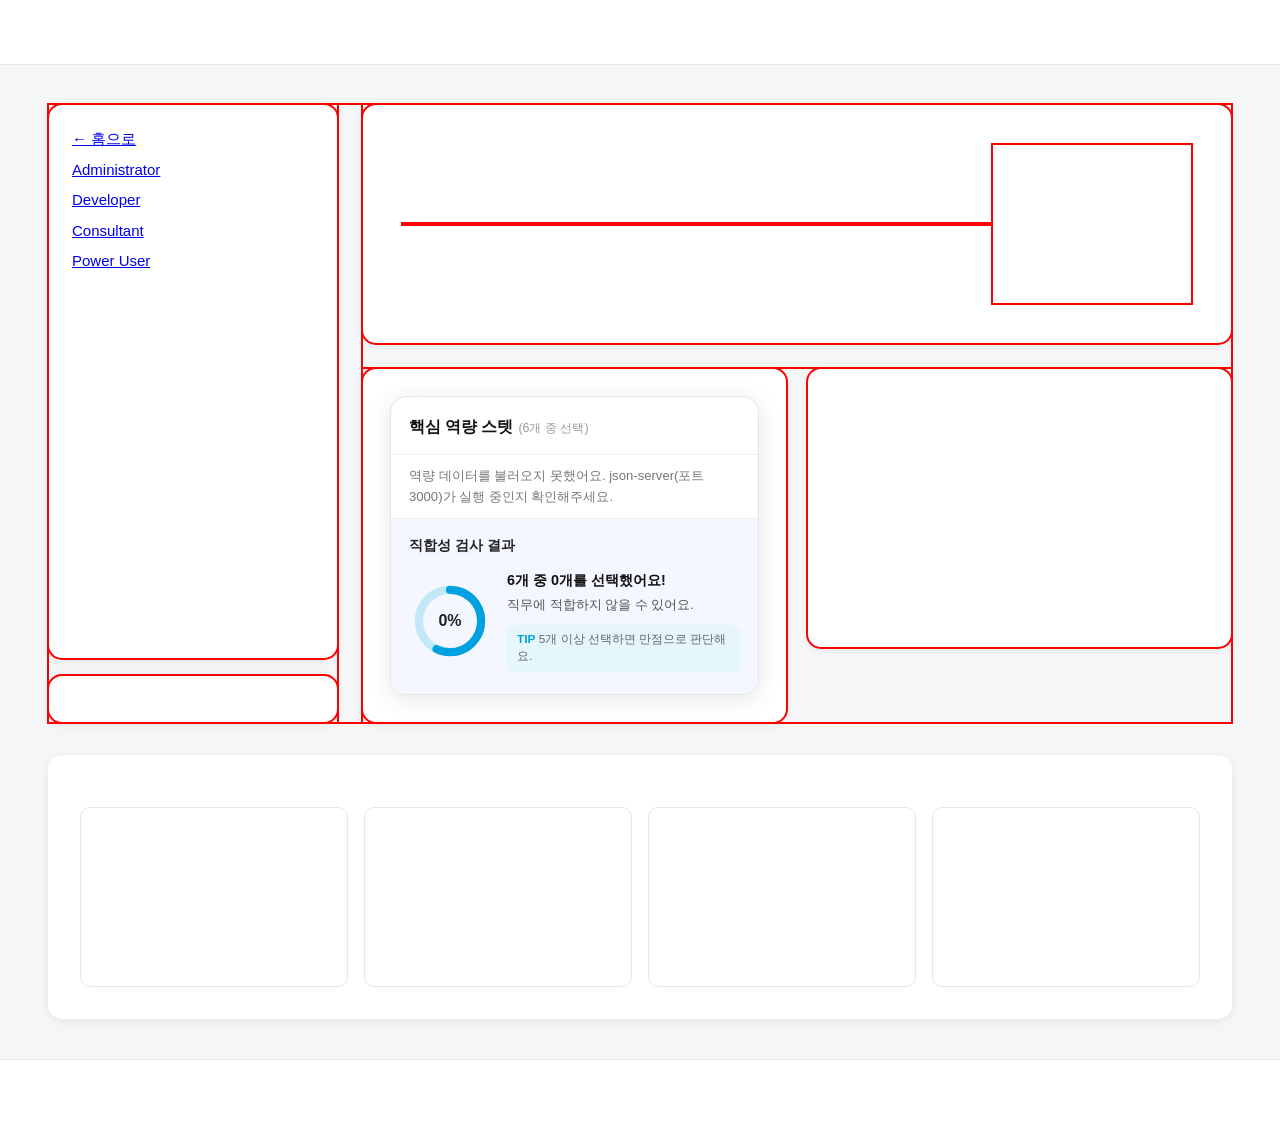
==== frontend/detail.html @ 70fd3a4f "핵심역량 스탯 추가" ====
<!doctype html>
<html lang="ko">
	<head>
		<meta charset="UTF-8" />
		<meta name="viewport" content="width=device-width, initial-scale=1.0" />
		<title>상세 페이지</title>
		<link rel="stylesheet" href="style.css" />
		<link rel="stylesheet" href="debug.css" />
		<!-- 핵심 역량 스텟 컴포넌트 (checklist-card-box 안에 삽입됨) -->
		<link rel="stylesheet" href="core-competencies.css" />
	</head>
	<body>
		<div class="page-wrapper">
			<!-- ================================================
         GNB — 글로벌 내비게이션 바
         [구조] 로고(좌) + 경로 표시(우측 끝, margin-left:auto로 밀림)
         ================================================ -->
			<header>
				<nav class="gnb-container">
					<div class="gnb-logo-area">
						<!-- [팀원 가이드] 이 박스 내부에 로고 이미지(<img>)를 구현하세요. -->
					</div>

					<div class="gnb-breadcrumb-area">
						<!-- [팀원 가이드] 이 박스 내부에 현재 경로(예: 홈 → Developer)를 구현하세요. -->
					</div>
				</nav>
			</header>

			<!-- ================================================
         메인 콘텐츠 영역
         ================================================ -->
			<main class="main-content">
				<!-- Detail Main Splitter
           [구조] 좌측 사이드바(1) : 우측 메인 콘텐츠(3) — 1:3 비율 가로 분할 -->
				<div class="detail-main-splitter">
					<!-- ============================================
             Left Column — 사이드바 + "이 페이지에서" 박스를 세로로 묶는 래퍼
             ============================================ -->
					<div class="left-column-wrapper">
						<!-- Left Sidebar: 직무 선택 메뉴 목록 -->
						<aside class="left-sidebar-box">
							<!-- [팀원 가이드] 이 박스 내부에 사이드바 메뉴 항목들을
                 세로(flex-direction: column)로 나열하여 자유롭게 구현하세요.
                 예: 홈으로 / Administrator / Developer / Consultant / Power User -->
							<!-- 아래는 job 쿼리스트링으로 직무를 전환하기 위한 최소 뼈대 링크입니다.
                 아이콘/선택 상태 강조 등 나머지 꾸밈은 자유롭게 채워주세요. -->
							<a href="index.html">← 홈으로</a>
							<a href="detail.html?job=admin">Administrator</a>
							<a href="detail.html?job=dev">Developer</a>
							<a href="detail.html?job=consultant">Consultant</a>
							<a href="detail.html?job=pu">Power User</a>
						</aside>

						<!-- Page Summary Box: "이 페이지에서" 요약 컴포넌트 -->
						<div class="page-summary-box">
							<!-- [팀원 가이드] 이 박스 내부에 현재 페이지에서 확인할 수 있는
                 항목 목록(예: 핵심 역량 스텟, 적합성 검사 결과, 추천 자격증 로드맵, 채용 공고)을
                 세로(flex-direction: column)로 자유롭게 구현하세요. -->
						</div>
					</div>

					<!-- ============================================
             Right Main Content
             [구조] 2개의 섹션(헤더, 미드)이 세로로 쌓이는 메인 영역
             ============================================ -->
					<div class="right-main-content">
						<!-- 1. Header Section
               [구조] 텍스트 영역(좌) ←→ 일러스트 영역(우) 가로 배치 -->
						<section class="detail-header-section">
							<div class="detail-header-text-area">
								<!-- [팀원 가이드] 이 박스 내부에 직무 타이틀, 부제목,
                   설명 텍스트를 세로(column)로 자유롭게 구현하세요.
                   예: <h2> 직무명, <p> 한 줄 소개 -->
							</div>

							<div class="detail-header-illust-area">
								<!-- [팀원 가이드] 이 박스 내부에 직무 대표 일러스트 이미지를
                   자유롭게 구현하세요. 예: <img src="..." /> -->
							</div>
						</section>

						<!-- 2. Mid Content — 좌(적합성 체크리스트) / 우(추천 자격증 로드맵) 가로 2분할 -->
						<section class="mid-content-flex-layout">
							<!-- Left: 적합성 체크리스트 -->
							<div class="checklist-card-box">
								<!-- 핵심 역량 스텟 컴포넌트 (core-competencies.css / core-competencies.js)
                     직무(job) 쿼리스트링이 바뀔 때마다 db.json의 careers[].skills를 새로 fetch해서 렌더링함 -->
								<div class="stat-card">
									<!-- 헤더 -->
									<div class="stat-header">
										<span class="stat-title">핵심 역량 스텟</span>
										<span class="stat-subtitle">(6개 중 선택)</span>
									</div>

									<!-- 체크박스 목록 (core-competencies.js가 db.json을 fetch해 동적으로 채움) -->
									<div class="stat-list" id="cc-stat-list"></div>

									<!-- 결과 섹션 -->
									<div class="result-section">
										<p class="result-label">직합성 검사 결과</p>
										<div class="result-body">
											<!-- 원형 진행 차트 -->
											<div class="progress-ring">
												<svg viewBox="0 0 100 100" class="ring-svg">
													<circle class="ring-track" cx="50" cy="50" r="38" />
													<circle
														class="ring-fill"
														cx="50"
														cy="50"
														r="38"
														id="cc-ring-progress"
													/>
												</svg>
												<span class="ring-pct" id="cc-ring-pct">0%</span>
											</div>

											<!-- 결과 텍스트 -->
											<div class="result-info">
												<p class="result-selected" id="cc-result-selected">
													6개 중 0개를 선택했어요!
												</p>
												<p class="result-desc" id="cc-result-desc">
													직무에 적합하지 않을 수 있어요.
												</p>
												<p class="result-tip">
													<span class="tip-label">TIP</span> 5개 이상 선택하면
													만점으로 판단해요.
												</p>
											</div>
										</div>
									</div>
								</div>
							</div>

							<!-- Right: 추천 자격증 로드맵 -->
							<div class="roadmap-card-box">
								<!-- [팀원 가이드] 이 박스는 추천 자격증 로드맵 컴포넌트 영역입니다.
                   내부 레이아웃 방향(column/row)은 팀원이 자유롭게 결정하세요. -->
							</div>
						</section>
					</div>
					<!-- end: right-main-content -->
				</div>
				<!-- end: detail-main-splitter -->

				<!-- Job Postings Section — 사이드바 영역 밖, 전체 너비로 꽉 참
             [구조] 상단 타이틀 바 + 하단 공고 카드 리스트 (카드는 가로 Flex) -->
				<section class="job-postings-section">
					<!-- 타이틀 바 (상단)
             [구조] 아이콘 + 타이틀 텍스트 가로 배치 -->
					<div class="job-postings-title-bar">
						<!-- [팀원 가이드] 이 박스 내부에 섹션 아이콘과 타이틀 텍스트를 구현하세요.
               예: <img 아이콘 /> + <h3>채용 공고</h3> -->
					</div>

					<!-- 공고 카드 리스트 (하단)
             [구조] 공고 카드들을 가로로 나열하는 Flex 레이아웃 -->
					<div class="job-postings-card-list">
						<!-- 공고 카드 샘플 1 -->
						<div class="job-posting-card-box">
							<!-- [팀원 가이드] 이 박스 내부에 회사명, 공고 타이틀, 태그, 마감일 등을
                 세로(flex-direction: column)로 자유롭게 구현하세요. -->
						</div>

						<div class="job-posting-card-box"></div>
						<div class="job-posting-card-box"></div>
						<div class="job-posting-card-box"></div>

						<!-- [팀원 가이드] 백엔드 데이터 연동 시 위의 .job-posting-card-box 틀을 사용하여
               반복문(반복 렌더링)으로 채용 공고 목록을 동적으로 생성하세요. -->
					</div>
				</section>
			</main>

			<!-- ================================================
         Footer — 하단 바
         [구조] 카피라이트(좌) ←→ 링크(우), space-between 정렬
         ================================================ -->
			<footer>
				<div class="footer-container">
					<div class="footer-copyright-area">
						<!-- [팀원 가이드] 이 박스 내부에 카피라이트 텍스트를 구현하세요.
               예: © 2025 Team Name. All rights reserved. -->
					</div>

					<div class="footer-link-area">
						<!-- [팀원 가이드] 이 박스 내부에 푸터 링크들을 가로로 나열하세요.
               예: 개인정보처리방침 / 이용약관 / GitHub -->
					</div>
				</div>
			</footer>
		</div>

		<!-- 핵심 역량 스텟 컴포넌트 스크립트 (checklist-card-box 안의 .stat-card를 동작시킴) -->
		<script src="core-competencies.js"></script>
	</body>
</html>
---- frontend/style.css ----
/* ============================================================
   style.css — 공통 레이아웃 겉틀 + 디자인 시스템
   규칙: Flexbox 전용 / 순수 CSS / 한글 주석 필수
   ============================================================ */

/* ----------------------------------------------------------
   디자인 토큰 (Design Tokens)
   Toss·Notion 스타일 + Tailwind 스케일 기반 순수 CSS 구현
   ---------------------------------------------------------- */
:root {
  /* 브랜드 컬러 */
  --color-primary: #00a1e0; /* 세일즈포스 블루 (포인트 컬러) */
  --color-primary-light: #e0f4fc; /* 포인트 연한 버전 (배지·hover용) */

  /* 그레이 스케일 (Tailwind 기반) */
  --color-gray-50: #f9fafb;
  --color-gray-100: #f3f4f6;
  --color-gray-200: #e5e7eb;
  --color-gray-400: #9ca3af;
  --color-gray-500: #6b7280;
  --color-gray-700: #374151;
  --color-gray-900: #111827;

  /* 시맨틱 컬러 */
  --color-bg: #f5f6f8; /* 페이지 전체 배경 */
  --color-surface: #ffffff; /* 카드·패널 표면 */
  --color-border: #e5e7eb; /* 구분선·테두리 */
  --color-text: #191f28; /* 본문 메인 텍스트 */
  --color-subtext: #6b7280; /* 보조 텍스트 */

  /* 타이포그래피 스케일 */
  --text-xs: 11px;
  --text-sm: 13px;
  --text-base: 15px;
  --text-lg: 17px;
  --text-xl: 20px;
  --text-2xl: 24px;

  /* 폰트 웨이트 */
  --font-normal: 400;
  --font-medium: 500;
  --font-semibold: 600;
  --font-bold: 700;

  /* 보더 래디우스 */
  --radius-sm: 6px;
  --radius-md: 10px;
  --radius-lg: 14px;
  --radius-xl: 20px;
  --radius-full: 9999px;

  /* 박스 그림자 (Tailwind shadow 스케일 참고) */
  --shadow-sm: 0 1px 2px rgba(0, 0, 0, 0.05);
  --shadow-md: 0 2px 8px rgba(0, 0, 0, 0.07);
  --shadow-lg: 0 4px 16px rgba(0, 0, 0, 0.08);

  /* 스페이싱 스케일 (4px 단위) */
  --space-1: 4px;
  --space-2: 8px;
  --space-3: 12px;
  --space-4: 16px;
  --space-5: 20px;
  --space-6: 24px;
  --space-7: 28px;
  --space-8: 32px;
  --space-10: 40px;
  --space-12: 48px;
}

/* ----------------------------------------------------------
   기본 리셋
   ---------------------------------------------------------- */
* {
  margin: 0;
  padding: 0;
  box-sizing: border-box;
}

body {
  font-family:
    -apple-system, BlinkMacSystemFont, "Segoe UI", "Pretendard", sans-serif;
  background-color: var(--color-bg);
  color: var(--color-text);
  font-size: var(--text-base);
  line-height: 1.5;
}

/* ----------------------------------------------------------
   페이지 래퍼 — GNB / Main / Footer 세로 쌓기
   ---------------------------------------------------------- */
.page-wrapper {
  display: flex; /* GNB, 메인, 푸터를 세로로 쌓음 */
  flex-direction: column; /* 위→아래 방향으로 배치 */
  min-height: 100vh;
}

.main-content {
  flex: 1; /* 남은 세로 공간을 채워 푸터를 하단에 밀어둠 */
  padding: var(--space-10) var(--space-12);
  display: flex; /* 내부 섹션들을 세로로 쌓기 위한 flex 설정 */
  flex-direction: column; /* 섹션을 위→아래 방향으로 나열 */
  gap: var(--space-8);
}

/* ----------------------------------------------------------
   GNB — 글로벌 내비게이션 바
   ---------------------------------------------------------- */
.gnb-container {
  display: flex; /* 로고와 옆 요소를 가로로 나란히 배치 */
  align-items: center; /* 수직 방향 중앙 정렬 */
  gap: var(--space-3); /* 로고와 이웃 요소 사이 간격 */
  padding: 0 var(--space-12);
  height: 64px;
  background-color: var(--color-surface);
  box-shadow: 0 1px 0 var(--color-border);
}

.gnb-logo-area {
  display: flex; /* 내부 이미지 크기에 딱 맞게 박스를 감싸기 위한 flex 설정 */
  width: fit-content; /* 이미지 실제 너비만큼만 박스 너비 차지 */
  min-height: 32px;
}

.gnb-logo-area img {
  height: 32px; /* GNB 높이에 맞춰 로고 세로 크기를 고정 */
  width: auto; /* 가로는 원본 비율에 맞게 자동 조절 */
}

.gnb-service-name {
  font-size: var(--text-sm);
  font-weight: var(--font-bold);
  color: var(--color-text);
}

.gnb-breadcrumb-area {
  display: flex; /* 브레드크럼 항목들을 가로로 나란히 배치 */
  align-items: center;
  margin-left: auto; /* 나머지 공간을 밀어 자동으로 우측 끝에 위치 */
}

/* 브레드크럼 내부 요소 (접두사: gnb-bc-) */
.gnb-bc-home {
  font-size: var(--text-sm);
  color: var(--color-subtext);
  cursor: pointer;
}

.gnb-bc-home:hover {
  color: var(--color-text);
}

.gnb-bc-sep {
  font-size: var(--text-sm);
  color: var(--color-gray-400);
  margin: 0 var(--space-2);
  user-select: none;
}

.gnb-bc-job {
  font-size: var(--text-sm);
  font-weight: var(--font-medium);
  color: var(--color-subtext);
}

/* ----------------------------------------------------------
   Footer — 하단 바
   ---------------------------------------------------------- */
.footer-container {
  display: flex; /* 카피라이트와 링크 메뉴를 가로로 배치 */
  justify-content: space-between; /* 카피라이트(좌)와 링크(우)를 양 끝으로 밀어 정렬 */
  align-items: center; /* 수직 방향 중앙 정렬 */
  padding: 0 var(--space-12);
  height: 72px;
  background-color: var(--color-surface);
  border-top: 1px solid var(--color-border);
}

.footer-copyright-area {
  display: flex; /* 로고와 브랜드 텍스트를 가로로 나란히 배치 */
  align-items: center;
  gap: var(--space-3);
}

.footer-link-area {
  display: flex; /* 링크 텍스트들을 가로로 나열 */
  align-items: center;
  gap: var(--space-3);
}

/* ----------------------------------------------------------
   Footer 내부 요소 — 브랜드 텍스트 · 링크 (접두사: ft-)
   ---------------------------------------------------------- */

.ft-logo {
  height: 32px; /* GNB 로고(.gnb-logo-area img)와 동일한 크기 */
  width: auto;
  display: block;
  flex-shrink: 0;
}

.ft-brand-text {
  display: flex; /* 서비스명과 카피라이트를 세로로 쌓기 */
  flex-direction: column;
  gap: 2px;
}

.ft-service-name {
  font-size: var(--text-sm);
  font-weight: var(--font-bold);
  color: var(--color-text);
  line-height: 1.3;
}

.ft-copyright {
  font-size: var(--text-xs);
  color: var(--color-subtext);
  line-height: 1.3;
}

.ft-sep {
  font-size: var(--text-sm);
  color: var(--color-gray-400);
  user-select: none;
}

.ft-link-text {
  font-size: var(--text-sm);
  color: var(--color-subtext);
}

/* ==========================================================
   index.html 전용 컴포넌트
   ========================================================== */

/* ----------------------------------------------------------
   Hero Section — 중앙 정렬 배너 박스 틀
   ---------------------------------------------------------- */
.hero-section-box {
  display: flex; /* 내부 타이틀·설명문을 세로로 쌓기 위한 flex 설정 */
  flex-direction: column; /* 타이틀과 설명문을 위→아래로 배치 */
  align-items: center; /* 수평 방향 중앙 정렬 */
  justify-content: center; /* 수직 방향 중앙 정렬 */
  padding: var(--space-6) var(--space-12); /* 세로 패딩을 줄여 박스 높이를 낮춤 */
  background-color: var(--color-bg); /* 가장 뒤 페이지 배경색과 동일하게 맞춰 경계를 없앰 */
  border-radius: var(--radius-xl);
}

.hero-section-box p {
  color: var(--color-subtext); /* 설명 문구는 보조 텍스트 색상으로 톤 다운 */
}

/* ----------------------------------------------------------
   Job Card Container — 직무 카드 4개 가로 나열 틀
   ---------------------------------------------------------- */
.job-card-container {
  display: flex; /* 직무 카드들을 가로로 나란히 배치 */
  gap: var(--space-5);
}

.job-card-box {
  display: flex; /* 카드 내부 요소들을 세로로 쌓기 위한 flex 설정 */
  flex-direction: column; /* 캐릭터→타이틀→태그→버튼 순으로 위→아래 배치 */
  flex: 1; /* 4개 카드가 동일한 너비를 가지도록 균등 분배 */
  min-height: 280px;
  padding: var(--space-7);
  background-color: var(--color-surface);
  border-radius: var(--radius-lg);
  box-shadow: var(--shadow-md);
}

/* ----------------------------------------------------------
   Bottom Layout — 하단 좌(폼) / 우(방명록) 가로 분할 틀
   ---------------------------------------------------------- */
.bottom-layout-container {
  display: flex; /* 폼 박스와 방명록 박스를 가로로 나란히 배치 */
  gap: var(--space-6);
  align-items: flex-start; /* 두 박스의 상단 기준으로 정렬 */
}

.form-container-box {
  display: flex; /* 입력 요소들을 세로로 쌓기 위한 flex 설정 */
  flex-direction: column; /* 입력 필드들과 버튼을 위→아래로 배치 */
  flex: 1; /* 좌/우 박스가 동일한 너비를 가지도록 균등 분배 */
  min-height: 360px;
  padding: var(--space-8);
  background-color: var(--color-surface);
  border-radius: var(--radius-lg);
  box-shadow: var(--shadow-md);
}

.guestbook-container-box {
  display: flex; /* 입력 상단부와 리스트 하단부를 세로로 쌓기 위한 flex 설정 */
  flex-direction: column; /* 입력 영역과 목록 영역을 위→아래로 배치 */
  flex: 1; /* 좌/우 박스가 동일한 너비를 가지도록 균등 분배 */
  min-height: 360px;
  padding: var(--space-8);
  background-color: var(--color-surface);
  border-radius: var(--radius-lg);
  box-shadow: var(--shadow-md);
}

.guestbook-input-area {
  min-height: 80px;
  margin-bottom: var(--space-5);
}

.guestbook-list-area {
  display: flex; /* 방명록 아이템들을 세로로 나열 */
  flex-direction: column; /* 아이템을 위→아래로 쌓음 */
  flex: 1; /* 남은 세로 공간을 모두 채움 */
  gap: var(--space-3);
}

.guestbook-item-box {
  min-height: 64px;
  padding: var(--space-4) var(--space-5);
  background-color: var(--color-gray-50);
  border-radius: var(--radius-md);
}

/* ==========================================================
   detail.html 전용 컴포넌트
   ========================================================== */

/* ----------------------------------------------------------
   Detail Main Splitter — 사이드바(1) : 메인 콘텐츠(3) 가로 분할
   ---------------------------------------------------------- */
.detail-main-splitter {
  display: flex; /* 사이드바와 메인 콘텐츠를 가로로 나란히 배치 */
  gap: var(--space-6);
  align-items: flex-start; /* 두 영역의 상단 기준으로 정렬 */
}

/* Left Column Wrapper — 사이드바 + 페이지 요약 박스를 세로로 묶는 컨테이너 */
.left-column-wrapper {
  display: flex; /* 사이드바와 페이지 요약 박스를 세로로 쌓음 */
  flex-direction: column; /* 위→아래 방향으로 배치 */
  flex: 1; /* detail-main-splitter에서 1/4 비율 */
  align-self: stretch; /* 형제(right-main-content) 높이만큼 세로 전체를 채움 */
  gap: var(--space-4);
}

/* Left Sidebar */
.left-sidebar-box {
  display: flex; /* 메뉴 버튼들을 세로로 나열 */
  flex-direction: column; /* 사이드바 메뉴를 위→아래로 쌓음 */
  flex: 1; /* 남은 세로 공간을 채워 page-summary-box를 바닥으로 밀어냄 */
  gap: var(--space-2);
  padding: var(--space-6);
  background-color: var(--color-surface);
  border-radius: var(--radius-lg);
  box-shadow: var(--shadow-md);
}

/* Page Summary Box — "이 페이지에서" 요약 컴포넌트 틀 */
.page-summary-box {
  display: flex; /* 타이틀과 항목들을 세로로 쌓기 위한 flex 설정 */
  flex-direction: column; /* 위→아래 방향으로 배치 */
  padding: var(--space-6);
  background-color: var(--color-surface);
  border-radius: var(--radius-lg);
  box-shadow: var(--shadow-md);
}

/* Right Main Content */
.right-main-content {
  display: flex; /* 2개의 섹션을 세로로 쌓기 위한 flex 설정 */
  flex-direction: column; /* 헤더→미드 콘텐츠 순으로 위→아래 배치 */
  flex: 3; /* 전체 너비의 약 3/4 비율 */
  gap: var(--space-6);
}

/* ----------------------------------------------------------
   Detail Header Section — 텍스트(좌) / 일러스트(우) 가로 배치 틀
   ---------------------------------------------------------- */
.detail-header-section {
  display: flex; /* 텍스트 영역과 일러스트 영역을 가로로 나란히 배치 */
  justify-content: space-between; /* 텍스트(좌)와 일러스트(우)를 양 끝으로 밀어 정렬 */
  align-items: center; /* 수직 방향 중앙 정렬 */
  min-height: 200px;
  padding: var(--space-10);
  background-color: var(--color-surface);
  border-radius: var(--radius-lg);
  box-shadow: var(--shadow-md);
}

.detail-header-text-area {
  flex: 1; /* 텍스트 영역이 남은 가로 공간을 차지 */
}

.detail-header-illust-area {
  flex-shrink: 0; /* 일러스트 영역이 줄어들지 않도록 고정 */
  width: 200px;
  min-height: 160px;
}

/* ----------------------------------------------------------
   Mid Content — 좌(적합성 체크리스트) / 우(추천 자격증 로드맵) 2분할 틀
   ---------------------------------------------------------- */
.mid-content-flex-layout {
  display: flex; /* 두 카드를 가로로 나란히 배치 */
  gap: var(--space-5);
  align-items: flex-start; /* 카드들의 상단 기준으로 정렬 */
}

.checklist-card-box,
.roadmap-card-box {
  display: flex; /* 카드 내부 요소들을 세로로 쌓기 위한 flex 설정 */
  flex-direction: column; /* 카드 내부 콘텐츠를 위→아래로 배치 */
  flex: 1; /* 두 카드가 동일한 너비를 가지도록 균등 분배 */
  min-height: 280px;
  padding: var(--space-7);
  background-color: var(--color-surface);
  border-radius: var(--radius-lg);
  box-shadow: var(--shadow-md);
}

/* ----------------------------------------------------------
   Job Postings Section — 타이틀 바(상) + 공고 카드 리스트(하)
   ---------------------------------------------------------- */
.job-postings-section {
  display: flex; /* 타이틀 바와 카드 리스트를 세로로 쌓기 위한 flex 설정 */
  flex-direction: column; /* 타이틀(상)과 카드 목록(하)을 위→아래로 배치 */
  gap: var(--space-5);
  padding: var(--space-8);
  background-color: var(--color-surface);
  border-radius: var(--radius-lg);
  box-shadow: var(--shadow-md);
}

.job-postings-title-bar {
  display: flex; /* 아이콘과 타이틀을 가로로 나란히 배치 */
  align-items: center; /* 수직 방향 중앙 정렬 */
  gap: var(--space-2);
}

.job-postings-card-list {
  display: flex; /* 채용 공고 카드들을 가로로 나란히 배치 */
  gap: var(--space-4);
}

.job-posting-card-box {
  display: flex; /* 공고 카드 내부 요소들을 세로로 쌓기 위한 flex 설정 */
  flex-direction: column; /* 카드 내부 콘텐츠를 위→아래로 배치 */
  flex: 1; /* 카드들이 동일한 너비를 가지도록 균등 분배 */
  min-height: 180px;
  padding: var(--space-5);

  border-radius: var(--radius-md);
  border: 1px solid var(--color-border); /* 카드 구분을 위한 연한 테두리 */
}
---- frontend/debug.css ----
/* 레이아웃 구조 확인용 임시 디버그 CSS — 커밋 금지 */
/* .page-wrapper, */
/* .main-content, */
/* .gnb-container, */
/* .footer-container, */
/* .hero-section-box, */
/* .job-card-container,
.job-card-box, */
/* .bottom-layout-container, */
.guestbook-container-box,
.guestbook-input-area,
.guestbook-list-area,
.guestbook-item-box,
.detail-main-splitter,
.left-column-wrapper,
.left-sidebar-box,
.page-summary-box,
.right-main-content,
.detail-header-section,
.detail-header-text-area,
.detail-header-illust-area,
.mid-content-flex-layout,
.checklist-card-box,
.roadmap-card-box {
  outline: 2px solid red !important;
  outline-offset: -1px;
}

/* .gnb-logo-area,
gnb-logo-area
.gnb-service-name,
.gnb-breadcrumb-area,
.footer-copyright-area,
.footer-link-area,
.job-postings-section,
.job-postings-title-bar,
.job-postings-card-list 
.job-posting-card-box  */
---- frontend/core-competencies.css ----
/* ===== 핵심 역량 스텟 카드 ===== */

/* ── 색상 및 테마 변수 (전체 컴포넌트 색상은 여기서만 관리) ── */
:root {
	--cc-primary: #00a1e0; /* 세일즈포스 블루 – 메인 포인트 컬러 */
	--cc-primary-light: #e6f6fd; /* 포인트 컬러 연한 배경 */
	--cc-primary-track: #c2e8f7; /* 원형 차트 트랙 색상 */
	--cc-bg-page: #eef0f5; /* 페이지 배경 */
	--cc-bg-card: #ffffff; /* 카드 배경 */
	--cc-bg-result: #f4f7ff; /* 결과 섹션 배경 */
	--cc-border: #e4e4e4; /* 카드 테두리 */
	--cc-border-list: #f0f0f0; /* 목록 구분선 */
	--cc-text-primary: #1a1a1a; /* 본문 기본 텍스트 */
	--cc-text-heading: #111111; /* 제목 텍스트 */
	--cc-text-muted: #777777; /* 미선택 항목 텍스트 */
	--cc-text-sub: #999999; /* 부제목/보조 텍스트 */
	--cc-text-desc: #555555; /* 결과 설명 텍스트 */
	--cc-check-border: #cacaca; /* 미선택 체크박스 테두리 */
	--cc-hover-bg: #f5f8ff; /* 항목 호버 배경 */
}

*,
*::before,
*::after {
	box-sizing: border-box;
	margin: 0;
	padding: 0;
}

/* body 전체 레이아웃은 건드리지 않음 (detail.html 등 다른 페이지에도 이 CSS를 함께 불러오므로,
   페이지 전체를 중앙 정렬하는 스타일은 이 파일이 아니라 각 페이지 자체 CSS에서 관리해야 함) */

/* ── 카드 ── */
.stat-card {
	/* 이 컴포넌트가 어느 페이지에 들어가도 동일한 글꼴로 보이도록 폰트를 카드 자체에 지정 */
	font-family:
		-apple-system, BlinkMacSystemFont, "Noto Sans KR", "Apple SD Gothic Neo",
		"Malgun Gothic", sans-serif;
	color: var(--cc-text-primary);
	background: var(--cc-bg-card);
	border-radius: 16px;
	box-shadow: 0 4px 24px rgba(0, 0, 0, 0.1);
	width: 100%;
	max-width: 400px;
	overflow: hidden;
	border: 1px solid var(--cc-border);
}

/* ── 헤더 ── */
.stat-header {
	padding: 18px 18px 16px;
	display: flex; /* 제목과 부제목을 가로로 나란히 배치 */
	align-items: baseline; /* 텍스트 기준선 정렬 */
	gap: 6px;
}

.stat-title {
	font-size: 0.97rem;
	font-weight: 700;
	color: var(--cc-text-heading);
	letter-spacing: -0.01em;
}

.stat-subtitle {
	font-size: 0.78rem;
	color: var(--cc-text-sub);
}

/* ── 체크박스 목록 ── */
.stat-list {
	border-top: 1px solid var(--cc-border-list);
	border-bottom: 1px solid var(--cc-border-list);
}

.stat-item {
	display: flex; /* 체크박스와 텍스트를 가로로 나란히 배치 */
	align-items: flex-start; /* 텍스트가 길어져도 체크박스는 위에 고정 */
	gap: 10px;
	padding: 11px 18px;
	cursor: pointer;
	user-select: none;
	transition: background 0.12s;
}

.stat-item + .stat-item {
	border-top: 1px solid var(--cc-border-list);
}

.stat-item:hover {
	background: var(--cc-hover-bg);
}

/* 커스텀 체크박스 */
.check-box {
	position: relative; /* ::after 가상요소(V자 체크)의 기준점으로 사용 */
	flex-shrink: 0; /* 체크박스가 텍스트에 의해 줄어들지 않도록 고정 */
	width: 18px;
	height: 18px;
	border: 2px solid var(--cc-check-border);
	border-radius: 4px;
	margin-top: 2px;
	background: var(--cc-bg-card);
	transition:
		background 0.15s,
		border-color 0.15s;
}

.stat-item.is-checked .check-box {
	background: var(--cc-primary);
	border-color: var(--cc-primary);
}

/* 체크 표시 (흰 V자) */
.stat-item.is-checked .check-box::after {
	content: "";
	position: absolute; /* 부모 .check-box 기준으로 V자 위치 지정 */
	top: 1px;
	left: 4px;
	width: 5px;
	height: 9px;
	border: 2px solid #fff;
	border-top: none;
	border-left: none;
	transform: rotate(45deg);
}

.item-text {
	font-size: 0.82rem;
	color: var(--cc-text-muted);
	line-height: 1.55;
	transition: color 0.12s;
}

.stat-item.is-checked .item-text {
	color: var(--cc-text-primary);
}

/* ── 결과 섹션 ── */
.result-section {
	padding: 16px 18px 22px;
	background: var(--cc-bg-result);
}

.result-label {
	font-size: 0.88rem;
	font-weight: 700;
	color: #222;
	margin-bottom: 14px;
}

.result-body {
	display: flex; /* 원형 차트와 텍스트를 가로로 나란히 배치 */
	align-items: center; /* 세로 중앙 정렬 */
	gap: 16px;
}

/* 원형 차트 */
.progress-ring {
	position: relative; /* 퍼센트 숫자(.ring-pct)를 원 중앙에 겹치기 위한 기준점 */
	width: 82px;
	height: 82px;
	flex-shrink: 0; /* 텍스트 영역이 넓어져도 차트 크기는 고정 */
}

.ring-svg {
	width: 82px;
	height: 82px;
	transform: rotate(
		-90deg
	); /* SVG 기본 시작점(3시 방향)을 12시 방향으로 회전 */
}

.ring-track {
	fill: none;
	stroke: var(--cc-primary-track);
	stroke-width: 10;
}

.ring-fill {
	fill: none;
	stroke: var(--cc-primary);
	stroke-width: 10;
	stroke-linecap: round;
	stroke-dasharray: 238.76;
	stroke-dashoffset: 102.67; /* 초기: 57% */
	transition: stroke-dashoffset 0.45s ease;
}

.ring-pct {
	position: absolute; /* 부모 .progress-ring 기준으로 원 중앙에 고정 */
	top: 50%;
	left: 50%;
	transform: translate(-50%, -50%); /* 정확한 중앙 정렬 */
	font-size: 1rem;
	font-weight: 700;
	color: #222;
}

/* 결과 텍스트 */
.result-info {
	flex: 1; /* 남은 가로 공간을 모두 차지 */
	min-width: 0; /* flex 자식이 텍스트 오버플로우 없이 줄어들 수 있도록 허용 */
}

.result-selected {
	font-size: 0.9rem;
	font-weight: 700;
	color: var(--cc-text-heading);
	margin-bottom: 4px;
}

.result-desc {
	font-size: 0.79rem;
	color: var(--cc-text-desc);
	line-height: 1.5;
	margin-bottom: 10px;
}

.result-tip {
	font-size: 0.74rem;
	color: #666;
	line-height: 1.5;
	background: var(--cc-primary-light);
	border-radius: 7px;
	padding: 6px 10px;
}

.tip-label {
	font-weight: 700;
	color: var(--cc-primary);
}

/* ── 반응형 ── */
@media (max-width: 440px) {
	.stat-card {
		border-radius: 12px;
	}
}
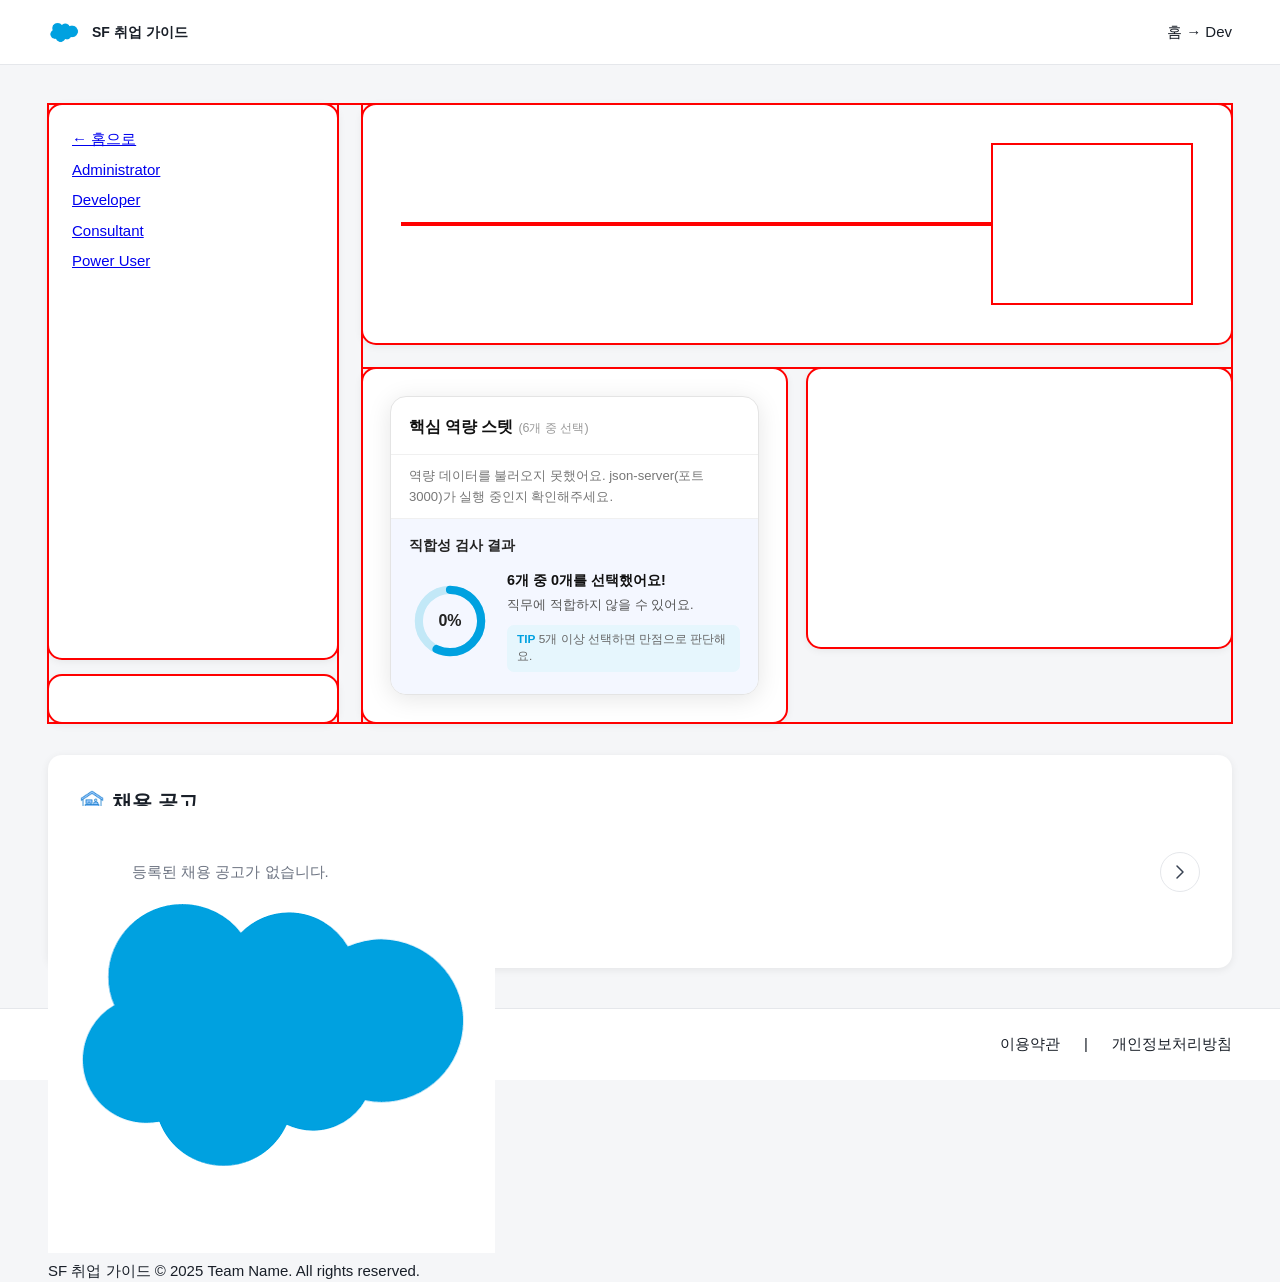
==== commit c6f708d0: "충돌 수정 및 core-competencies script+stylesheet" ====
--- a/frontend/detail.html
+++ b/frontend/detail.html
@@ -1,198 +1,263 @@
 <!doctype html>
 <html lang="ko">
-	<head>
-		<meta charset="UTF-8" />
-		<meta name="viewport" content="width=device-width, initial-scale=1.0" />
-		<title>상세 페이지</title>
-		<link rel="stylesheet" href="style.css" />
-		<link rel="stylesheet" href="debug.css" />
-		<!-- 핵심 역량 스텟 컴포넌트 (checklist-card-box 안에 삽입됨) -->
-		<link rel="stylesheet" href="core-competencies.css" />
-	</head>
-	<body>
-		<div class="page-wrapper">
-			<!-- ================================================
+  <head>
+    <meta charset="UTF-8" />
+    <meta name="viewport" content="width=device-width, initial-scale=1.0" />
+    <title>상세 페이지</title>
+    <link rel="stylesheet" href="style.css" />
+    <link rel="stylesheet" href="debug.css" />
+    <link rel="stylesheet" href="./job-postings.css" />
+    <link rel="stylesheet" href="./core-competencies.css" />
+  </head>
+  <body>
+    <div class="page-wrapper">
+      <!-- ================================================
          GNB — 글로벌 내비게이션 바
          [구조] 로고(좌) + 경로 표시(우측 끝, margin-left:auto로 밀림)
          ================================================ -->
-			<header>
-				<nav class="gnb-container">
-					<div class="gnb-logo-area">
-						<!-- [팀원 가이드] 이 박스 내부에 로고 이미지(<img>)를 구현하세요. -->
-					</div>
-
-					<div class="gnb-breadcrumb-area">
-						<!-- [팀원 가이드] 이 박스 내부에 현재 경로(예: 홈 → Developer)를 구현하세요. -->
-					</div>
-				</nav>
-			</header>
-
-			<!-- ================================================
+      <header>
+        <nav class="gnb-container">
+          <div class="gnb-logo-area">
+            <img
+              src="./assets/images/salesforce.png"
+              alt="SF 취업 가이드 로고"
+            />
+          </div>
+
+          <span class="gnb-service-name">SF 취업 가이드</span>
+
+          <!-- 브레드크럼: 홈 → [직무명] — gnb.js가 직무명을 URL 파라미터로 동적 주입 -->
+          <div class="gnb-breadcrumb-area">
+            <span class="gnb-bc-home">홈</span>
+            <span class="gnb-bc-sep">→</span>
+            <span class="gnb-bc-job" id="gnb-bc-job">Developer</span>
+          </div>
+        </nav>
+      </header>
+
+      <!-- ================================================
          메인 콘텐츠 영역
          ================================================ -->
-			<main class="main-content">
-				<!-- Detail Main Splitter
+      <main class="main-content">
+        <!-- Detail Main Splitter
            [구조] 좌측 사이드바(1) : 우측 메인 콘텐츠(3) — 1:3 비율 가로 분할 -->
-				<div class="detail-main-splitter">
-					<!-- ============================================
+        <div class="detail-main-splitter">
+          <!-- ============================================
              Left Column — 사이드바 + "이 페이지에서" 박스를 세로로 묶는 래퍼
              ============================================ -->
-					<div class="left-column-wrapper">
-						<!-- Left Sidebar: 직무 선택 메뉴 목록 -->
-						<aside class="left-sidebar-box">
-							<!-- [팀원 가이드] 이 박스 내부에 사이드바 메뉴 항목들을
+          <div class="left-column-wrapper">
+            <!-- Left Sidebar: 직무 선택 메뉴 목록 -->
+            <aside class="left-sidebar-box">
+              <!-- [팀원 가이드] 이 박스 내부에 사이드바 메뉴 항목들을
                  세로(flex-direction: column)로 나열하여 자유롭게 구현하세요.
                  예: 홈으로 / Administrator / Developer / Consultant / Power User -->
-							<!-- 아래는 job 쿼리스트링으로 직무를 전환하기 위한 최소 뼈대 링크입니다.
+              <!-- 아래는 job 쿼리스트링으로 직무를 전환하기 위한 최소 뼈대 링크입니다.
                  아이콘/선택 상태 강조 등 나머지 꾸밈은 자유롭게 채워주세요. -->
-							<a href="index.html">← 홈으로</a>
-							<a href="detail.html?job=admin">Administrator</a>
-							<a href="detail.html?job=dev">Developer</a>
-							<a href="detail.html?job=consultant">Consultant</a>
-							<a href="detail.html?job=pu">Power User</a>
-						</aside>
-
-						<!-- Page Summary Box: "이 페이지에서" 요약 컴포넌트 -->
-						<div class="page-summary-box">
-							<!-- [팀원 가이드] 이 박스 내부에 현재 페이지에서 확인할 수 있는
+              <a href="index.html">← 홈으로</a>
+              <a href="detail.html?job=admin">Administrator</a>
+              <a href="detail.html?job=dev">Developer</a>
+              <a href="detail.html?job=consultant">Consultant</a>
+              <a href="detail.html?job=pu">Power User</a>
+            </aside>
+
+            <!-- Page Summary Box: "이 페이지에서" 요약 컴포넌트 -->
+            <div class="page-summary-box">
+              <!-- [팀원 가이드] 이 박스 내부에 현재 페이지에서 확인할 수 있는
                  항목 목록(예: 핵심 역량 스텟, 적합성 검사 결과, 추천 자격증 로드맵, 채용 공고)을
                  세로(flex-direction: column)로 자유롭게 구현하세요. -->
-						</div>
-					</div>
-
-					<!-- ============================================
+            </div>
+          </div>
+
+          <!-- ============================================
              Right Main Content
              [구조] 2개의 섹션(헤더, 미드)이 세로로 쌓이는 메인 영역
              ============================================ -->
-					<div class="right-main-content">
-						<!-- 1. Header Section
+          <div class="right-main-content">
+            <!-- 1. Header Section
                [구조] 텍스트 영역(좌) ←→ 일러스트 영역(우) 가로 배치 -->
-						<section class="detail-header-section">
-							<div class="detail-header-text-area">
-								<!-- [팀원 가이드] 이 박스 내부에 직무 타이틀, 부제목,
+            <section class="detail-header-section">
+              <div class="detail-header-text-area">
+                <!-- [팀원 가이드] 이 박스 내부에 직무 타이틀, 부제목,
                    설명 텍스트를 세로(column)로 자유롭게 구현하세요.
                    예: <h2> 직무명, <p> 한 줄 소개 -->
-							</div>
-
-							<div class="detail-header-illust-area">
-								<!-- [팀원 가이드] 이 박스 내부에 직무 대표 일러스트 이미지를
+              </div>
+
+              <div class="detail-header-illust-area">
+                <!-- [팀원 가이드] 이 박스 내부에 직무 대표 일러스트 이미지를
                    자유롭게 구현하세요. 예: <img src="..." /> -->
-							</div>
-						</section>
-
-						<!-- 2. Mid Content — 좌(적합성 체크리스트) / 우(추천 자격증 로드맵) 가로 2분할 -->
-						<section class="mid-content-flex-layout">
-							<!-- Left: 적합성 체크리스트 -->
-							<div class="checklist-card-box">
-								<!-- 핵심 역량 스텟 컴포넌트 (core-competencies.css / core-competencies.js)
+              </div>
+            </section>
+
+            <!-- 2. Mid Content — 좌(적합성 체크리스트) / 우(추천 자격증 로드맵) 가로 2분할 -->
+            <section class="mid-content-flex-layout">
+              <!-- Left: 적합성 체크리스트 -->
+              <div class="checklist-card-box">
+                <!-- 핵심 역량 스텟 컴포넌트 (core-competencies.css / core-competencies.js)
                      직무(job) 쿼리스트링이 바뀔 때마다 db.json의 careers[].skills를 새로 fetch해서 렌더링함 -->
-								<div class="stat-card">
-									<!-- 헤더 -->
-									<div class="stat-header">
-										<span class="stat-title">핵심 역량 스텟</span>
-										<span class="stat-subtitle">(6개 중 선택)</span>
-									</div>
-
-									<!-- 체크박스 목록 (core-competencies.js가 db.json을 fetch해 동적으로 채움) -->
-									<div class="stat-list" id="cc-stat-list"></div>
-
-									<!-- 결과 섹션 -->
-									<div class="result-section">
-										<p class="result-label">직합성 검사 결과</p>
-										<div class="result-body">
-											<!-- 원형 진행 차트 -->
-											<div class="progress-ring">
-												<svg viewBox="0 0 100 100" class="ring-svg">
-													<circle class="ring-track" cx="50" cy="50" r="38" />
-													<circle
-														class="ring-fill"
-														cx="50"
-														cy="50"
-														r="38"
-														id="cc-ring-progress"
-													/>
-												</svg>
-												<span class="ring-pct" id="cc-ring-pct">0%</span>
-											</div>
-
-											<!-- 결과 텍스트 -->
-											<div class="result-info">
-												<p class="result-selected" id="cc-result-selected">
-													6개 중 0개를 선택했어요!
-												</p>
-												<p class="result-desc" id="cc-result-desc">
-													직무에 적합하지 않을 수 있어요.
-												</p>
-												<p class="result-tip">
-													<span class="tip-label">TIP</span> 5개 이상 선택하면
-													만점으로 판단해요.
-												</p>
-											</div>
-										</div>
-									</div>
-								</div>
-							</div>
-
-							<!-- Right: 추천 자격증 로드맵 -->
-							<div class="roadmap-card-box">
-								<!-- [팀원 가이드] 이 박스는 추천 자격증 로드맵 컴포넌트 영역입니다.
+                <div class="stat-card">
+                  <!-- 헤더 -->
+                  <div class="stat-header">
+                    <span class="stat-title">핵심 역량 스텟</span>
+                    <span class="stat-subtitle">(6개 중 선택)</span>
+                  </div>
+
+                  <!-- 체크박스 목록 (core-competencies.js가 db.json을 fetch해 동적으로 채움) -->
+                  <div class="stat-list" id="cc-stat-list"></div>
+
+                  <!-- 결과 섹션 -->
+                  <div class="result-section">
+                    <p class="result-label">직합성 검사 결과</p>
+                    <div class="result-body">
+                      <!-- 원형 진행 차트 -->
+                      <div class="progress-ring">
+                        <svg viewBox="0 0 100 100" class="ring-svg">
+                          <circle class="ring-track" cx="50" cy="50" r="38" />
+                          <circle
+                            class="ring-fill"
+                            cx="50"
+                            cy="50"
+                            r="38"
+                            id="cc-ring-progress"
+                          />
+                        </svg>
+                        <span class="ring-pct" id="cc-ring-pct">0%</span>
+                      </div>
+
+                      <!-- 결과 텍스트 -->
+                      <div class="result-info">
+                        <p class="result-selected" id="cc-result-selected">
+                          6개 중 0개를 선택했어요!
+                        </p>
+                        <p class="result-desc" id="cc-result-desc">
+                          직무에 적합하지 않을 수 있어요.
+                        </p>
+                        <p class="result-tip">
+                          <span class="tip-label">TIP</span> 5개 이상 선택하면
+                          만점으로 판단해요.
+                        </p>
+                      </div>
+                    </div>
+                  </div>
+                </div>
+              </div>
+
+              <!-- Right: 추천 자격증 로드맵 -->
+              <div class="roadmap-card-box">
+                <!-- [팀원 가이드] 이 박스는 추천 자격증 로드맵 컴포넌트 영역입니다.
                    내부 레이아웃 방향(column/row)은 팀원이 자유롭게 결정하세요. -->
-							</div>
-						</section>
-					</div>
-					<!-- end: right-main-content -->
-				</div>
-				<!-- end: detail-main-splitter -->
-
-				<!-- Job Postings Section — 사이드바 영역 밖, 전체 너비로 꽉 참
+              </div>
+            </section>
+          </div>
+          <!-- end: right-main-content -->
+        </div>
+        <!-- end: detail-main-splitter -->
+
+        <!-- Job Postings Section — 사이드바 영역 밖, 전체 너비로 꽉 참
              [구조] 상단 타이틀 바 + 하단 공고 카드 리스트 (카드는 가로 Flex) -->
-				<section class="job-postings-section">
-					<!-- 타이틀 바 (상단)
+        <section class="job-postings-section">
+          <!-- 타이틀 바 (상단)
              [구조] 아이콘 + 타이틀 텍스트 가로 배치 -->
-					<div class="job-postings-title-bar">
-						<!-- [팀원 가이드] 이 박스 내부에 섹션 아이콘과 타이틀 텍스트를 구현하세요.
-               예: <img 아이콘 /> + <h3>채용 공고</h3> -->
-					</div>
-
-					<!-- 공고 카드 리스트 (하단)
-             [구조] 공고 카드들을 가로로 나열하는 Flex 레이아웃 -->
-					<div class="job-postings-card-list">
-						<!-- 공고 카드 샘플 1 -->
-						<div class="job-posting-card-box">
-							<!-- [팀원 가이드] 이 박스 내부에 회사명, 공고 타이틀, 태그, 마감일 등을
-                 세로(flex-direction: column)로 자유롭게 구현하세요. -->
-						</div>
-
-						<div class="job-posting-card-box"></div>
-						<div class="job-posting-card-box"></div>
-						<div class="job-posting-card-box"></div>
-
-						<!-- [팀원 가이드] 백엔드 데이터 연동 시 위의 .job-posting-card-box 틀을 사용하여
-               반복문(반복 렌더링)으로 채용 공고 목록을 동적으로 생성하세요. -->
-					</div>
-				</section>
-			</main>
-
-			<!-- ================================================
+          <div class="job-postings-title-bar">
+            <img
+              src="./assets/icons/stay-at-home.png"
+              alt="채용 공고 아이콘"
+              class="sf-jp-title-icon"
+            />
+            <h3 class="sf-jp-title-text">채용 공고</h3>
+          </div>
+
+          <!-- 슬라이더 영역
+             [구조] 이전 버튼(좌) + 카드 목록(중, overflow:hidden) + 다음 버튼(우) -->
+          <div class="sf-jp-slider-area">
+            <button
+              class="sf-jp-arrow sf-jp-arrow--prev"
+              id="sf-jp-arrow-prev"
+              aria-label="이전 공고"
+            >
+              <svg
+                width="20"
+                height="20"
+                viewBox="0 0 20 20"
+                fill="none"
+                xmlns="http://www.w3.org/2000/svg"
+                aria-hidden="true"
+              >
+                <path
+                  d="M13 4L7 10L13 16"
+                  stroke="currentColor"
+                  stroke-width="1.5"
+                  stroke-linecap="round"
+                  stroke-linejoin="round"
+                />
+              </svg>
+            </button>
+
+            <div class="sf-jp-slider-wrapper">
+              <!-- job-postings.js가 이 컨테이너에 카드를 동적으로 렌더링합니다 -->
+              <div class="job-postings-card-list" id="sf-jp-card-list"></div>
+            </div>
+
+            <button
+              class="sf-jp-arrow sf-jp-arrow--next"
+              id="sf-jp-arrow-next"
+              aria-label="다음 공고"
+            >
+              <svg
+                width="20"
+                height="20"
+                viewBox="0 0 20 20"
+                fill="none"
+                xmlns="http://www.w3.org/2000/svg"
+                aria-hidden="true"
+              >
+                <path
+                  d="M7 4L13 10L7 16"
+                  stroke="currentColor"
+                  stroke-width="1.5"
+                  stroke-linecap="round"
+                  stroke-linejoin="round"
+                />
+              </svg>
+            </button>
+          </div>
+
+          <!-- 페이지네이션 도트 — job-postings.js가 동적으로 생성 -->
+          <div class="sf-jp-pagination" id="sf-jp-pagination"></div>
+        </section>
+      </main>
+
+      <!-- ================================================
          Footer — 하단 바
          [구조] 카피라이트(좌) ←→ 링크(우), space-between 정렬
          ================================================ -->
-			<footer>
-				<div class="footer-container">
-					<div class="footer-copyright-area">
-						<!-- [팀원 가이드] 이 박스 내부에 카피라이트 텍스트를 구현하세요.
-               예: © 2025 Team Name. All rights reserved. -->
-					</div>
-
-					<div class="footer-link-area">
-						<!-- [팀원 가이드] 이 박스 내부에 푸터 링크들을 가로로 나열하세요.
-               예: 개인정보처리방침 / 이용약관 / GitHub -->
-					</div>
-				</div>
-			</footer>
-		</div>
-
-		<!-- 핵심 역량 스텟 컴포넌트 스크립트 (checklist-card-box 안의 .stat-card를 동작시킴) -->
-		<script src="core-competencies.js"></script>
-	</body>
+      <footer>
+        <div class="footer-container">
+          <!-- 좌측: 로고 + 서비스명·카피라이트 -->
+          <div class="footer-copyright-area">
+            <img
+              src="./assets/images/salesforce.png"
+              alt="SF 취업 가이드 로고"
+              class="ft-logo"
+            />
+            <div class="ft-brand-text">
+              <span class="ft-service-name">SF 취업 가이드</span>
+              <span class="ft-copyright"
+                >© 2025 Team Name. All rights reserved.</span
+              >
+            </div>
+          </div>
+
+          <!-- 우측: 정책 링크 -->
+          <div class="footer-link-area">
+            <span class="ft-link-text">이용약관</span>
+            <span class="ft-sep">|</span>
+            <span class="ft-link-text">개인정보처리방침</span>
+          </div>
+        </div>
+      </footer>
+    </div>
+    <script src="./gnb.js"></script>
+    <script src="./job-postings.js"></script>
+    <script src="./core-competencies.js"></script>
+  </body>
 </html>
--- a/frontend/style.css
+++ b/frontend/style.css
@@ -127,39 +127,13 @@
 }
 
 .gnb-service-name {
-  font-size: var(--text-sm);
-  font-weight: var(--font-bold);
-  color: var(--color-text);
+  font-size: 14px; /* 로고보다 작게 보이도록 작은 글자 크기 */
+  font-weight: 700; /* 굵게 처리해 서비스명임을 강조 */
+  color: #191f28;
 }
 
 .gnb-breadcrumb-area {
-  display: flex; /* 브레드크럼 항목들을 가로로 나란히 배치 */
-  align-items: center;
   margin-left: auto; /* 나머지 공간을 밀어 자동으로 우측 끝에 위치 */
-}
-
-/* 브레드크럼 내부 요소 (접두사: gnb-bc-) */
-.gnb-bc-home {
-  font-size: var(--text-sm);
-  color: var(--color-subtext);
-  cursor: pointer;
-}
-
-.gnb-bc-home:hover {
-  color: var(--color-text);
-}
-
-.gnb-bc-sep {
-  font-size: var(--text-sm);
-  color: var(--color-gray-400);
-  margin: 0 var(--space-2);
-  user-select: none;
-}
-
-.gnb-bc-job {
-  font-size: var(--text-sm);
-  font-weight: var(--font-medium);
-  color: var(--color-subtext);
 }
 
 /* ----------------------------------------------------------
@@ -176,56 +150,14 @@
 }
 
 .footer-copyright-area {
-  display: flex; /* 로고와 브랜드 텍스트를 가로로 나란히 배치 */
-  align-items: center;
-  gap: var(--space-3);
+  min-height: 20px;
 }
 
 .footer-link-area {
-  display: flex; /* 링크 텍스트들을 가로로 나열 */
-  align-items: center;
-  gap: var(--space-3);
-}
-
-/* ----------------------------------------------------------
-   Footer 내부 요소 — 브랜드 텍스트 · 링크 (접두사: ft-)
-   ---------------------------------------------------------- */
-
-.ft-logo {
-  height: 32px; /* GNB 로고(.gnb-logo-area img)와 동일한 크기 */
-  width: auto;
-  display: block;
-  flex-shrink: 0;
-}
-
-.ft-brand-text {
-  display: flex; /* 서비스명과 카피라이트를 세로로 쌓기 */
-  flex-direction: column;
-  gap: 2px;
-}
-
-.ft-service-name {
-  font-size: var(--text-sm);
-  font-weight: var(--font-bold);
-  color: var(--color-text);
-  line-height: 1.3;
-}
-
-.ft-copyright {
-  font-size: var(--text-xs);
-  color: var(--color-subtext);
-  line-height: 1.3;
-}
-
-.ft-sep {
-  font-size: var(--text-sm);
-  color: var(--color-gray-400);
-  user-select: none;
-}
-
-.ft-link-text {
-  font-size: var(--text-sm);
-  color: var(--color-subtext);
+  display: flex; /* 푸터 링크들을 가로로 나열 */
+  align-items: center; /* 링크 항목 수직 중앙 정렬 */
+  gap: var(--space-6);
+  min-height: 20px;
 }
 
 /* ==========================================================
@@ -281,7 +213,7 @@
   display: flex; /* 입력 요소들을 세로로 쌓기 위한 flex 설정 */
   flex-direction: column; /* 입력 필드들과 버튼을 위→아래로 배치 */
   flex: 1; /* 좌/우 박스가 동일한 너비를 가지도록 균등 분배 */
-  min-height: 360px;
+  height: 360px; /* 방명록 박스와 높이를 맞추기 위한 고정 높이 */
   padding: var(--space-8);
   background-color: var(--color-surface);
   border-radius: var(--radius-lg);
@@ -292,7 +224,7 @@
   display: flex; /* 입력 상단부와 리스트 하단부를 세로로 쌓기 위한 flex 설정 */
   flex-direction: column; /* 입력 영역과 목록 영역을 위→아래로 배치 */
   flex: 1; /* 좌/우 박스가 동일한 너비를 가지도록 균등 분배 */
-  min-height: 360px;
+  height: 360px; /* 폼 박스와 높이를 맞추기 위한 고정 높이 */
   padding: var(--space-8);
   background-color: var(--color-surface);
   border-radius: var(--radius-lg);
@@ -308,6 +240,8 @@
   display: flex; /* 방명록 아이템들을 세로로 나열 */
   flex-direction: column; /* 아이템을 위→아래로 쌓음 */
   flex: 1; /* 남은 세로 공간을 모두 채움 */
+  min-height: 0; /* flex 자식이 내용 크기만큼 늘어나지 않고 부모 높이 안에서 스크롤되도록 설정 */
+  overflow-y: auto; /* 넘치는 댓글은 스크롤로 확인 */
   gap: var(--space-3);
 }
 
--- a/frontend/job-postings.css
+++ b/frontend/job-postings.css
@@ -0,0 +1,221 @@
+/* ============================================================
+   job-postings.css — 채용 공고 컴포넌트 내부 스타일
+   접두사: sf-jp- | json-server /careers/:id 연동
+   디자인 토큰은 style.css의 :root 변수를 공유하여 사용
+   ============================================================ */
+
+/* ----------------------------------------------------------
+   타이틀 바 — 아이콘(.sf-jp-title-icon) + 텍스트(.sf-jp-title-text)
+   ---------------------------------------------------------- */
+
+.sf-jp-title-icon {
+  width: 24px;
+  height: 24px;
+  object-fit: contain; /* 이미지 원본 비율 유지 */
+}
+
+.sf-jp-title-text {
+  font-size: var(--text-xl);
+  font-weight: var(--font-bold);
+  color: var(--color-text);
+}
+
+/* ----------------------------------------------------------
+   카드 내부 — 상단 회사 레이블 (작은 그레이 텍스트)
+   ---------------------------------------------------------- */
+
+.sf-jp-company-label {
+  font-size: var(--text-xs);
+  font-weight: var(--font-medium);
+  color: var(--color-subtext);
+  letter-spacing: 0.03em;
+  margin-bottom: var(--space-2);
+}
+
+/* ----------------------------------------------------------
+   카드 내부 — 로고 이미지 + 직무 타이틀 가로 배치
+   ---------------------------------------------------------- */
+
+.sf-jp-card-main {
+  display: flex; /* 로고와 타이틀을 가로로 나란히 배치 */
+  align-items: flex-start; /* 타이틀이 여러 줄이어도 로고 상단 기준으로 정렬 */
+  gap: var(--space-3);
+  margin-bottom: var(--space-3);
+}
+
+/* 회사 로고 이미지 — 원형 회색 배경 위에 표시 */
+.sf-jp-company-logo {
+  flex-shrink: 0; /* 타이틀이 길어도 로고 크기 고정 */
+  width: 32px;
+  height: 32px;
+  border-radius: var(--radius-full);
+  background-color: var(--color-gray-100);
+  object-fit: contain;
+  padding: 4px; /* SVG 로고가 원 안에 여백을 가지도록 */
+}
+
+/* 직무 타이틀 — 로고 옆에 위치하는 굵은 텍스트 */
+.sf-jp-job-title {
+  font-size: var(--text-base);
+  font-weight: var(--font-bold);
+  color: var(--color-text);
+  line-height: 1.4;
+  padding-top: var(--space-1); /* 로고 수직 중심과 미세 정렬 보정 */
+}
+
+/* ----------------------------------------------------------
+   카드 내부 — 직무 요약 설명 (3줄 말줄임)
+   ---------------------------------------------------------- */
+
+.sf-jp-job-desc {
+  font-size: var(--text-sm);
+  color: var(--color-subtext);
+  line-height: 1.6;
+  flex: 1; /* 남은 세로 공간을 채워 태그·링크를 카드 하단으로 밀어냄 */
+  margin-bottom: var(--space-3);
+  display: -webkit-box;
+  -webkit-line-clamp: 3; /* 최대 3줄만 표시, 초과 시 말줄임(...) */
+  -webkit-box-orient: vertical;
+  overflow: hidden;
+}
+
+/* ----------------------------------------------------------
+   카드 내부 — 하단 배지 행 (도시·경력 / 등록일)
+   [구조] 좌측 배지 그룹(flex) ←→ 우측 등록일 텍스트
+   ---------------------------------------------------------- */
+
+.sf-jp-tag-row {
+  display: flex;                   /* 좌측 배지 묶음과 우측 등록일을 가로 배치 */
+  align-items: center;             /* 수직 중앙 정렬 */
+  justify-content: space-between;  /* 배지(좌) ←→ 등록일(우) 양끝 정렬 */
+}
+
+/* 좌측 배지 묶음 — 도시명·경력 연차 */
+.sf-jp-tags-left {
+  display: flex;                   /* 배지들을 가로로 나란히 배치 */
+  align-items: center;
+  flex-wrap: wrap;                 /* 배지가 많을 때 줄 바꿈 허용 */
+  gap: var(--space-2);
+}
+
+/* 배지 태그 — 도시명·경력 연차 표시 */
+.sf-jp-tag {
+  display: inline-flex;
+  align-items: center;
+  padding: var(--space-1) var(--space-3);
+  background-color: var(--color-gray-100);
+  border-radius: var(--radius-full);
+  font-size: var(--text-xs);
+  font-weight: var(--font-bold);
+  color: var(--color-gray-700);
+}
+
+/* 우측 등록일 텍스트 */
+.sf-jp-days-ago {
+  flex-shrink: 0;                  /* 배지 그룹이 늘어나도 등록일 텍스트 크기 고정 */
+  font-size: var(--text-xs);
+  color: var(--color-subtext);
+  margin-left: var(--space-2);
+}
+
+/* ----------------------------------------------------------
+   카드 전체 클릭 영역 — 커서 및 hover 피드백
+   ---------------------------------------------------------- */
+
+.job-posting-card-box {
+  cursor: pointer;
+  transition: box-shadow 0.15s ease, border-color 0.15s ease;
+}
+
+.job-posting-card-box:hover {
+  box-shadow: var(--shadow-lg);
+  border-color: var(--color-gray-400);
+}
+
+/* ----------------------------------------------------------
+   슬라이더 영역 — 화살표 버튼 + 카드 목록 가로 배치 틀
+   ---------------------------------------------------------- */
+
+.sf-jp-slider-area {
+  display: flex;                   /* 화살표(좌) + 슬라이더(중) + 화살표(우) 가로 배치 */
+  align-items: center;             /* 수직 중앙 정렬 */
+  gap: var(--space-3);
+}
+
+/* 슬라이더 wrapper — 보이는 영역만 노출, 나머지 카드 숨김 */
+.sf-jp-slider-wrapper {
+  flex: 1;                         /* 화살표 버튼을 제외한 나머지 가로 공간 전부 차지 */
+  overflow: hidden;                /* 4개 외 카드를 시각적으로 clip */
+}
+
+/* 카드 목록 — 슬라이드 이동 애니메이션 */
+.job-postings-card-list {
+  transition: transform 0.3s cubic-bezier(0.4, 0, 0.2, 1);
+}
+
+/* 화살표 버튼 — 원형, 테두리, hover / disabled 피드백 */
+.sf-jp-arrow {
+  flex-shrink: 0;                  /* 화살표 버튼이 wrapper에 의해 눌리지 않도록 고정 */
+  display: flex;
+  align-items: center;
+  justify-content: center;
+  width: 40px;
+  height: 40px;
+  border-radius: var(--radius-full);
+  border: 1px solid var(--color-border);
+  background-color: var(--color-surface);
+  color: var(--color-gray-700);
+  cursor: pointer;
+  transition: background-color 0.15s ease, border-color 0.15s ease, color 0.15s ease;
+}
+
+.sf-jp-arrow:hover:not(:disabled) {
+  background-color: var(--color-gray-50);
+  border-color: var(--color-gray-400);
+  color: var(--color-text);
+}
+
+.sf-jp-arrow:disabled {
+  opacity: 0.3;
+  cursor: not-allowed;
+}
+
+/* ----------------------------------------------------------
+   페이지네이션 도트 — 슬라이드 위치 표시
+   ---------------------------------------------------------- */
+
+.sf-jp-pagination {
+  display: flex;                   /* 도트들을 가로로 나란히 배치 */
+  align-items: center;
+  justify-content: center;         /* 도트 행 수평 중앙 정렬 */
+  gap: var(--space-2);
+  padding-top: var(--space-2);
+}
+
+/* 기본 도트 — 작은 원형 회색 */
+.sf-jp-dot {
+  width: 6px;
+  height: 6px;
+  border-radius: var(--radius-full);
+  background-color: var(--color-gray-200);
+  border: none;
+  padding: 0;
+  cursor: pointer;
+  transition: background-color 0.2s ease, width 0.2s ease;
+}
+
+/* 활성 도트 — 세일즈포스 블루 pill 형태 */
+.sf-jp-dot--active {
+  background-color: var(--color-primary);
+  width: 18px;
+}
+
+/* ----------------------------------------------------------
+   공고 없을 때 안내 메시지
+   ---------------------------------------------------------- */
+
+.sf-jp-empty-msg {
+  font-size: var(--text-base);
+  color: var(--color-subtext);
+  padding: var(--space-6) 0;
+}
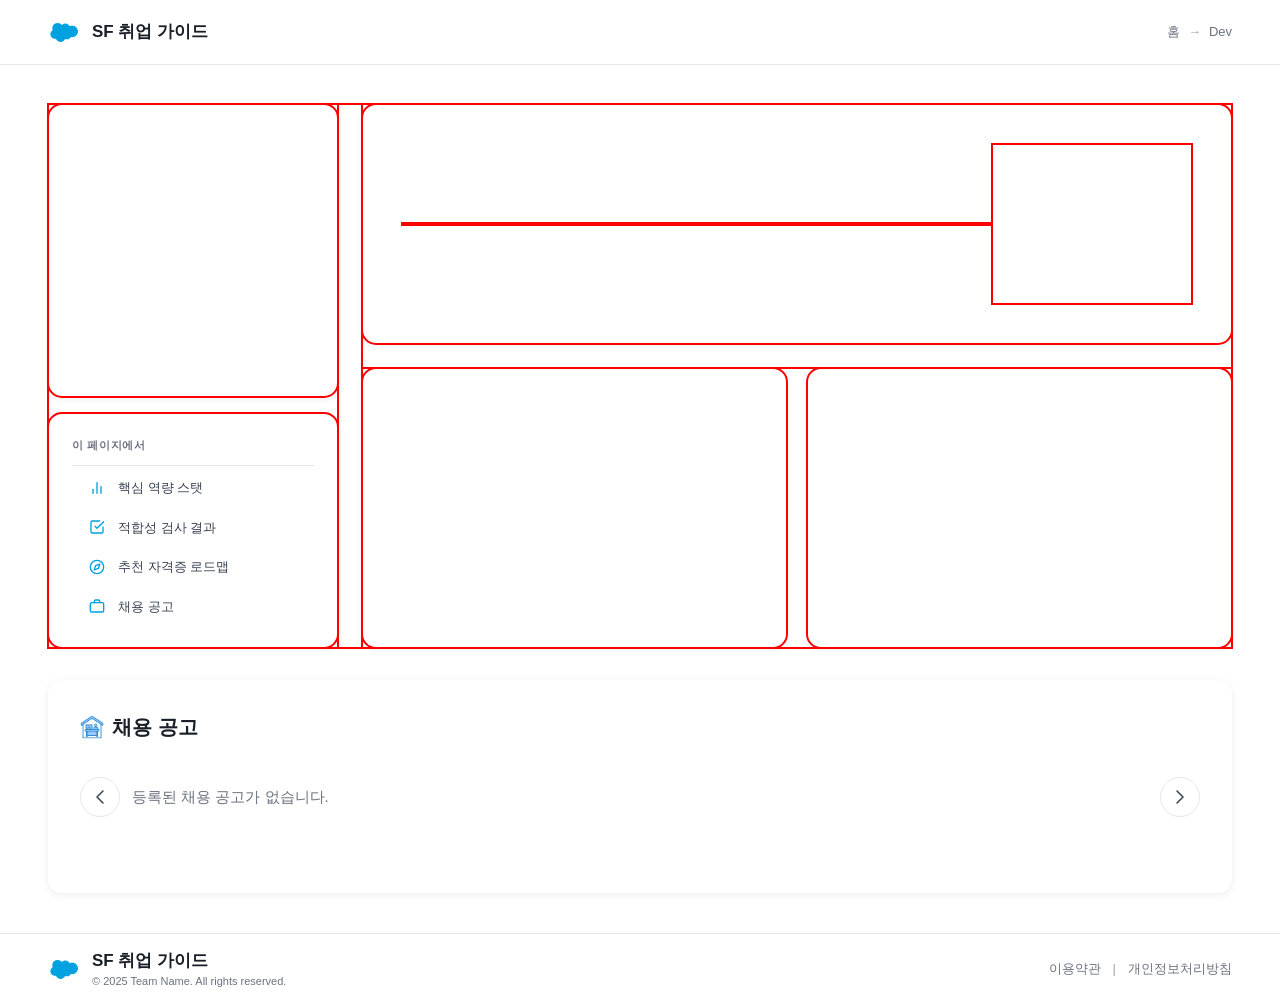
==== commit 06e2d0fb: "feat: 페이지 요약 박스 구현 - page-summary-box.css: 요약 박스 스타일 (제목, 항목 목록, 아이콘) - detail.html: 핵심 역량 스탯 / 적합성 " ====
--- a/frontend/detail.html
+++ b/frontend/detail.html
@@ -7,7 +7,7 @@
     <link rel="stylesheet" href="style.css" />
     <link rel="stylesheet" href="debug.css" />
     <link rel="stylesheet" href="./job-postings.css" />
-    <link rel="stylesheet" href="./core-competencies.css" />
+    <link rel="stylesheet" href="./page-summary-box.css" />
   </head>
   <body>
     <div class="page-wrapper">
@@ -51,20 +51,45 @@
               <!-- [팀원 가이드] 이 박스 내부에 사이드바 메뉴 항목들을
                  세로(flex-direction: column)로 나열하여 자유롭게 구현하세요.
                  예: 홈으로 / Administrator / Developer / Consultant / Power User -->
-              <!-- 아래는 job 쿼리스트링으로 직무를 전환하기 위한 최소 뼈대 링크입니다.
-                 아이콘/선택 상태 강조 등 나머지 꾸밈은 자유롭게 채워주세요. -->
-              <a href="index.html">← 홈으로</a>
-              <a href="detail.html?job=admin">Administrator</a>
-              <a href="detail.html?job=dev">Developer</a>
-              <a href="detail.html?job=consultant">Consultant</a>
-              <a href="detail.html?job=pu">Power User</a>
             </aside>
 
-            <!-- Page Summary Box: "이 페이지에서" 요약 컴포넌트 -->
+            <!-- Page Summary Box: "이 페이지에서" 요약 — 모든 직무 공통 항목 -->
             <div class="page-summary-box">
-              <!-- [팀원 가이드] 이 박스 내부에 현재 페이지에서 확인할 수 있는
-                 항목 목록(예: 핵심 역량 스텟, 적합성 검사 결과, 추천 자격증 로드맵, 채용 공고)을
-                 세로(flex-direction: column)로 자유롭게 구현하세요. -->
+              <p class="summary-title">이 페이지에서</p>
+              <ul class="summary-list">
+                <li class="summary-item">
+                  <span class="summary-item-icon">
+                    <svg width="16" height="16" viewBox="0 0 24 24" fill="none" stroke="currentColor" stroke-width="2" stroke-linecap="round" stroke-linejoin="round">
+                      <line x1="18" y1="20" x2="18" y2="10"/><line x1="12" y1="20" x2="12" y2="4"/><line x1="6" y1="20" x2="6" y2="14"/>
+                    </svg>
+                  </span>
+                  <span class="summary-item-label">핵심 역량 스탯</span>
+                </li>
+                <li class="summary-item">
+                  <span class="summary-item-icon">
+                    <svg width="16" height="16" viewBox="0 0 24 24" fill="none" stroke="currentColor" stroke-width="2" stroke-linecap="round" stroke-linejoin="round">
+                      <path d="M9 11l3 3L22 4"/><path d="M21 12v7a2 2 0 0 1-2 2H5a2 2 0 0 1-2-2V5a2 2 0 0 1 2-2h11"/>
+                    </svg>
+                  </span>
+                  <span class="summary-item-label">적합성 검사 결과</span>
+                </li>
+                <li class="summary-item">
+                  <span class="summary-item-icon">
+                    <svg width="16" height="16" viewBox="0 0 24 24" fill="none" stroke="currentColor" stroke-width="2" stroke-linecap="round" stroke-linejoin="round">
+                      <circle cx="12" cy="12" r="10"/><polygon points="16.24 7.76 14.12 14.12 7.76 16.24 9.88 9.88 16.24 7.76"/>
+                    </svg>
+                  </span>
+                  <span class="summary-item-label">추천 자격증 로드맵</span>
+                </li>
+                <li class="summary-item">
+                  <span class="summary-item-icon">
+                    <svg width="16" height="16" viewBox="0 0 24 24" fill="none" stroke="currentColor" stroke-width="2" stroke-linecap="round" stroke-linejoin="round">
+                      <rect x="2" y="7" width="20" height="14" rx="2" ry="2"/><path d="M16 7V5a2 2 0 0 0-2-2h-4a2 2 0 0 0-2 2v2"/>
+                    </svg>
+                  </span>
+                  <span class="summary-item-label">채용 공고</span>
+                </li>
+              </ul>
             </div>
           </div>
 
@@ -92,53 +117,8 @@
             <section class="mid-content-flex-layout">
               <!-- Left: 적합성 체크리스트 -->
               <div class="checklist-card-box">
-                <!-- 핵심 역량 스텟 컴포넌트 (core-competencies.css / core-competencies.js)
-                     직무(job) 쿼리스트링이 바뀔 때마다 db.json의 careers[].skills를 새로 fetch해서 렌더링함 -->
-                <div class="stat-card">
-                  <!-- 헤더 -->
-                  <div class="stat-header">
-                    <span class="stat-title">핵심 역량 스텟</span>
-                    <span class="stat-subtitle">(6개 중 선택)</span>
-                  </div>
-
-                  <!-- 체크박스 목록 (core-competencies.js가 db.json을 fetch해 동적으로 채움) -->
-                  <div class="stat-list" id="cc-stat-list"></div>
-
-                  <!-- 결과 섹션 -->
-                  <div class="result-section">
-                    <p class="result-label">직합성 검사 결과</p>
-                    <div class="result-body">
-                      <!-- 원형 진행 차트 -->
-                      <div class="progress-ring">
-                        <svg viewBox="0 0 100 100" class="ring-svg">
-                          <circle class="ring-track" cx="50" cy="50" r="38" />
-                          <circle
-                            class="ring-fill"
-                            cx="50"
-                            cy="50"
-                            r="38"
-                            id="cc-ring-progress"
-                          />
-                        </svg>
-                        <span class="ring-pct" id="cc-ring-pct">0%</span>
-                      </div>
-
-                      <!-- 결과 텍스트 -->
-                      <div class="result-info">
-                        <p class="result-selected" id="cc-result-selected">
-                          6개 중 0개를 선택했어요!
-                        </p>
-                        <p class="result-desc" id="cc-result-desc">
-                          직무에 적합하지 않을 수 있어요.
-                        </p>
-                        <p class="result-tip">
-                          <span class="tip-label">TIP</span> 5개 이상 선택하면
-                          만점으로 판단해요.
-                        </p>
-                      </div>
-                    </div>
-                  </div>
-                </div>
+                <!-- [팀원 가이드] 이 박스는 적합성 체크리스트 컴포넌트 영역입니다.
+                   내부 레이아웃 방향(column/row)은 팀원이 자유롭게 결정하세요. -->
               </div>
 
               <!-- Right: 추천 자격증 로드맵 -->
@@ -258,6 +238,5 @@
     </div>
     <script src="./gnb.js"></script>
     <script src="./job-postings.js"></script>
-    <script src="./core-competencies.js"></script>
   </body>
 </html>
--- a/frontend/style.css
+++ b/frontend/style.css
@@ -79,7 +79,6 @@
 body {
   font-family:
     -apple-system, BlinkMacSystemFont, "Segoe UI", "Pretendard", sans-serif;
-  background-color: var(--color-bg);
   color: var(--color-text);
   font-size: var(--text-base);
   line-height: 1.5;
@@ -127,13 +126,39 @@
 }
 
 .gnb-service-name {
-  font-size: 14px; /* 로고보다 작게 보이도록 작은 글자 크기 */
-  font-weight: 700; /* 굵게 처리해 서비스명임을 강조 */
-  color: #191f28;
+  font-size: var(--text-lg);
+  font-weight: var(--font-bold);
+  color: var(--color-text);
 }
 
 .gnb-breadcrumb-area {
+  display: flex; /* 브레드크럼 항목들을 가로로 나란히 배치 */
+  align-items: center;
   margin-left: auto; /* 나머지 공간을 밀어 자동으로 우측 끝에 위치 */
+}
+
+/* 브레드크럼 내부 요소 (접두사: gnb-bc-) */
+.gnb-bc-home {
+  font-size: var(--text-sm);
+  color: var(--color-subtext);
+  cursor: pointer;
+}
+
+.gnb-bc-home:hover {
+  color: var(--color-text);
+}
+
+.gnb-bc-sep {
+  font-size: var(--text-sm);
+  color: var(--color-gray-400);
+  margin: 0 var(--space-2);
+  user-select: none;
+}
+
+.gnb-bc-job {
+  font-size: var(--text-sm);
+  font-weight: var(--font-medium);
+  color: var(--color-subtext);
 }
 
 /* ----------------------------------------------------------
@@ -150,14 +175,56 @@
 }
 
 .footer-copyright-area {
-  min-height: 20px;
+  display: flex; /* 로고와 브랜드 텍스트를 가로로 나란히 배치 */
+  align-items: center;
+  gap: var(--space-3);
 }
 
 .footer-link-area {
-  display: flex; /* 푸터 링크들을 가로로 나열 */
-  align-items: center; /* 링크 항목 수직 중앙 정렬 */
-  gap: var(--space-6);
-  min-height: 20px;
+  display: flex; /* 링크 텍스트들을 가로로 나열 */
+  align-items: center;
+  gap: var(--space-3);
+}
+
+/* ----------------------------------------------------------
+   Footer 내부 요소 — 브랜드 텍스트 · 링크 (접두사: ft-)
+   ---------------------------------------------------------- */
+
+.ft-logo {
+  height: 32px; /* GNB 로고(.gnb-logo-area img)와 동일한 크기 */
+  width: auto;
+  display: block;
+  flex-shrink: 0;
+}
+
+.ft-brand-text {
+  display: flex; /* 서비스명과 카피라이트를 세로로 쌓기 */
+  flex-direction: column;
+  gap: 2px;
+}
+
+.ft-service-name {
+  font-size: var(--text-lg);
+  font-weight: var(--font-bold);
+  color: var(--color-text);
+  line-height: 1.3;
+}
+
+.ft-copyright {
+  font-size: var(--text-xs);
+  color: var(--color-subtext);
+  line-height: 1.3;
+}
+
+.ft-sep {
+  font-size: var(--text-sm);
+  color: var(--color-gray-400);
+  user-select: none;
+}
+
+.ft-link-text {
+  font-size: var(--text-sm);
+  color: var(--color-subtext);
 }
 
 /* ==========================================================
@@ -173,7 +240,6 @@
   align-items: center; /* 수평 방향 중앙 정렬 */
   justify-content: center; /* 수직 방향 중앙 정렬 */
   padding: var(--space-6) var(--space-12); /* 세로 패딩을 줄여 박스 높이를 낮춤 */
-  background-color: var(--color-bg); /* 가장 뒤 페이지 배경색과 동일하게 맞춰 경계를 없앰 */
   border-radius: var(--radius-xl);
 }
 
@@ -248,7 +314,6 @@
 .guestbook-item-box {
   min-height: 64px;
   padding: var(--space-4) var(--space-5);
-  background-color: var(--color-gray-50);
   border-radius: var(--radius-md);
 }
 
--- a/frontend/debug.css
+++ b/frontend/debug.css
@@ -7,10 +7,10 @@
 /* .job-card-container,
 .job-card-box, */
 /* .bottom-layout-container, */
-.guestbook-container-box,
+/* .guestbook-container-box,
 .guestbook-input-area,
 .guestbook-list-area,
-.guestbook-item-box,
+.guestbook-item-box, */
 .detail-main-splitter,
 .left-column-wrapper,
 .left-sidebar-box,
--- a/frontend/page-summary-box.css
+++ b/frontend/page-summary-box.css
@@ -0,0 +1,46 @@
+/* ============================================================
+   page-summary-box.css — "이 페이지에서" 요약 박스 컴포넌트
+   모든 직무 상세 페이지에 동일하게 표시되는 항목 목록
+   ============================================================ */
+
+/* 박스 내부 제목 */
+.summary-title {
+  font-size: var(--text-xs);
+  font-weight: var(--font-semibold);
+  color: var(--color-subtext);
+  letter-spacing: 0.06em;
+  text-transform: uppercase;
+  padding-bottom: var(--space-3);
+  border-bottom: 1px solid var(--color-border);
+  margin-bottom: var(--space-1);
+}
+
+/* 항목 목록 */
+.summary-list {
+  list-style: none;
+  display: flex;
+  flex-direction: column;
+  gap: var(--space-1);
+}
+
+/* 항목 행 — 아이콘 + 텍스트 가로 배치 */
+.summary-item {
+  display: flex;
+  align-items: center;
+  gap: var(--space-3);
+  padding: var(--space-2) var(--space-4);
+  border-radius: var(--radius-md);
+  font-size: var(--text-sm);
+  color: var(--color-gray-700);
+}
+
+/* 항목 아이콘 */
+.summary-item-icon {
+  display: flex;
+  align-items: center;
+  justify-content: center;
+  width: 18px;
+  height: 18px;
+  flex-shrink: 0;
+  color: var(--color-primary);
+}
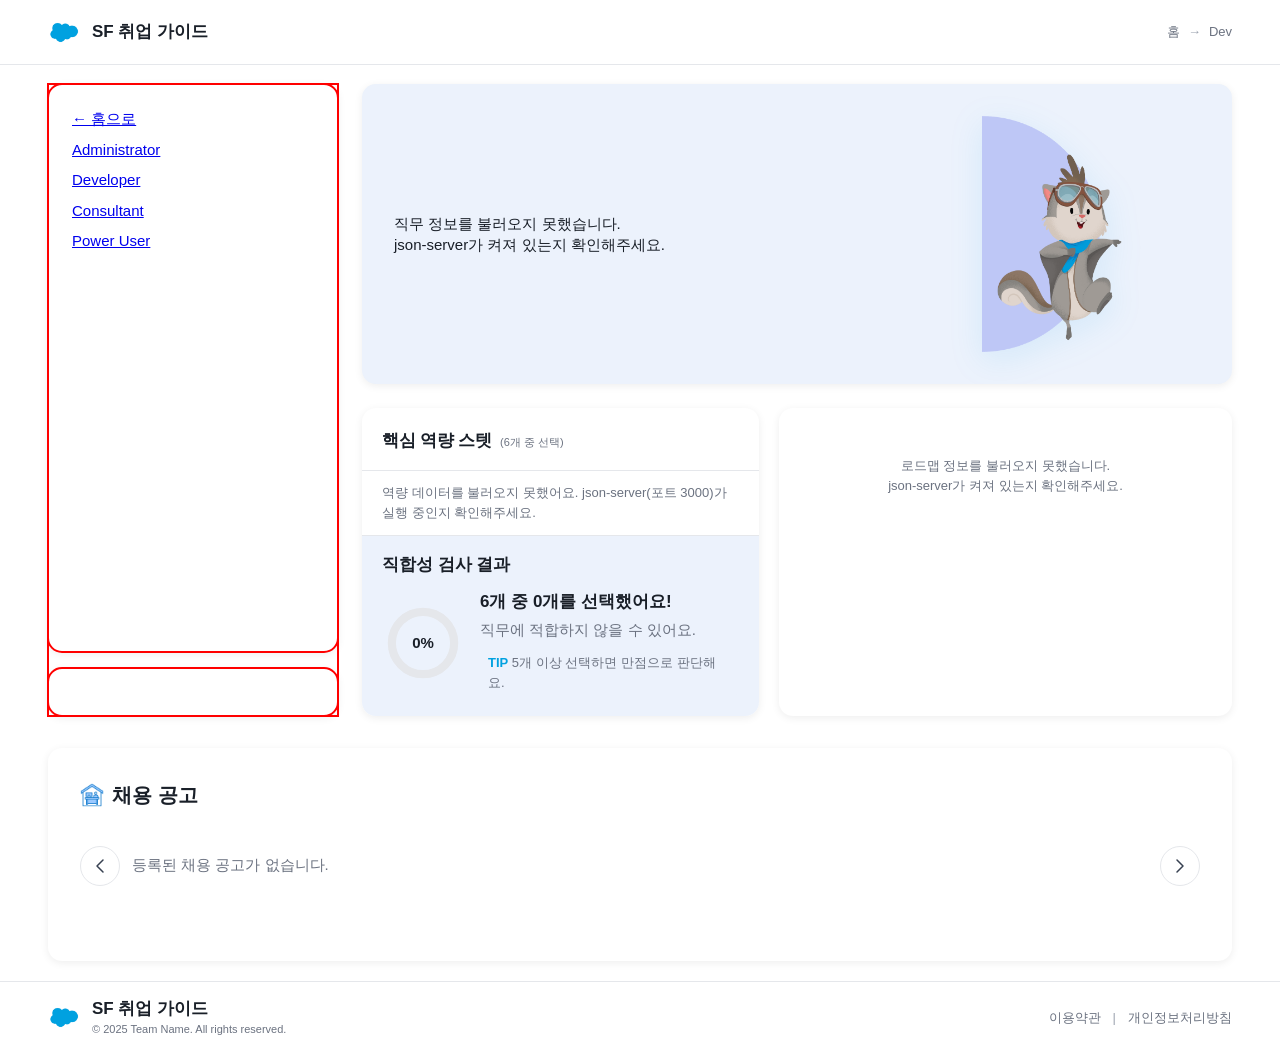
==== commit 96b7d0b1: "전반적인 CSS 수정" ====
--- a/frontend/detail.html
+++ b/frontend/detail.html
@@ -6,8 +6,11 @@
     <title>상세 페이지</title>
     <link rel="stylesheet" href="style.css" />
     <link rel="stylesheet" href="debug.css" />
+    <link rel="stylesheet" href="./job-header.css" />
+    <link rel="stylesheet" href="./job-illust.css" />
+    <link rel="stylesheet" href="./roadmap-card.css" />
+    <link rel="stylesheet" href="./core-competencies.css" />
     <link rel="stylesheet" href="./job-postings.css" />
-    <link rel="stylesheet" href="./page-summary-box.css" />
   </head>
   <body>
     <div class="page-wrapper">
@@ -51,45 +54,20 @@
               <!-- [팀원 가이드] 이 박스 내부에 사이드바 메뉴 항목들을
                  세로(flex-direction: column)로 나열하여 자유롭게 구현하세요.
                  예: 홈으로 / Administrator / Developer / Consultant / Power User -->
+              <!-- 아래는 job 쿼리스트링으로 직무를 전환하기 위한 최소 뼈대 링크입니다.
+                 아이콘/선택 상태 강조 등 나머지 꾸밈은 자유롭게 채워주세요. -->
+              <a href="index.html">← 홈으로</a>
+              <a href="detail.html?job=admin">Administrator</a>
+              <a href="detail.html?job=dev">Developer</a>
+              <a href="detail.html?job=consultant">Consultant</a>
+              <a href="detail.html?job=pu">Power User</a>
             </aside>
 
-            <!-- Page Summary Box: "이 페이지에서" 요약 — 모든 직무 공통 항목 -->
+            <!-- Page Summary Box: "이 페이지에서" 요약 컴포넌트 -->
             <div class="page-summary-box">
-              <p class="summary-title">이 페이지에서</p>
-              <ul class="summary-list">
-                <li class="summary-item">
-                  <span class="summary-item-icon">
-                    <svg width="16" height="16" viewBox="0 0 24 24" fill="none" stroke="currentColor" stroke-width="2" stroke-linecap="round" stroke-linejoin="round">
-                      <line x1="18" y1="20" x2="18" y2="10"/><line x1="12" y1="20" x2="12" y2="4"/><line x1="6" y1="20" x2="6" y2="14"/>
-                    </svg>
-                  </span>
-                  <span class="summary-item-label">핵심 역량 스탯</span>
-                </li>
-                <li class="summary-item">
-                  <span class="summary-item-icon">
-                    <svg width="16" height="16" viewBox="0 0 24 24" fill="none" stroke="currentColor" stroke-width="2" stroke-linecap="round" stroke-linejoin="round">
-                      <path d="M9 11l3 3L22 4"/><path d="M21 12v7a2 2 0 0 1-2 2H5a2 2 0 0 1-2-2V5a2 2 0 0 1 2-2h11"/>
-                    </svg>
-                  </span>
-                  <span class="summary-item-label">적합성 검사 결과</span>
-                </li>
-                <li class="summary-item">
-                  <span class="summary-item-icon">
-                    <svg width="16" height="16" viewBox="0 0 24 24" fill="none" stroke="currentColor" stroke-width="2" stroke-linecap="round" stroke-linejoin="round">
-                      <circle cx="12" cy="12" r="10"/><polygon points="16.24 7.76 14.12 14.12 7.76 16.24 9.88 9.88 16.24 7.76"/>
-                    </svg>
-                  </span>
-                  <span class="summary-item-label">추천 자격증 로드맵</span>
-                </li>
-                <li class="summary-item">
-                  <span class="summary-item-icon">
-                    <svg width="16" height="16" viewBox="0 0 24 24" fill="none" stroke="currentColor" stroke-width="2" stroke-linecap="round" stroke-linejoin="round">
-                      <rect x="2" y="7" width="20" height="14" rx="2" ry="2"/><path d="M16 7V5a2 2 0 0 0-2-2h-4a2 2 0 0 0-2 2v2"/>
-                    </svg>
-                  </span>
-                  <span class="summary-item-label">채용 공고</span>
-                </li>
-              </ul>
+              <!-- [팀원 가이드] 이 박스 내부에 현재 페이지에서 확인할 수 있는
+                 항목 목록(예: 핵심 역량 스텟, 적합성 검사 결과, 추천 자격증 로드맵, 채용 공고)을
+                 세로(flex-direction: column)로 자유롭게 구현하세요. -->
             </div>
           </div>
 
@@ -117,8 +95,53 @@
             <section class="mid-content-flex-layout">
               <!-- Left: 적합성 체크리스트 -->
               <div class="checklist-card-box">
-                <!-- [팀원 가이드] 이 박스는 적합성 체크리스트 컴포넌트 영역입니다.
-                   내부 레이아웃 방향(column/row)은 팀원이 자유롭게 결정하세요. -->
+                <!-- 핵심 역량 스텟 컴포넌트 (core-competencies.css / core-competencies.js)
+                     직무(job) 쿼리스트링이 바뀔 때마다 db.json의 careers[].skills를 새로 fetch해서 렌더링함 -->
+                <div class="stat-card">
+                  <!-- 헤더 -->
+                  <div class="stat-header">
+                    <span class="stat-title">핵심 역량 스텟</span>
+                    <span class="stat-subtitle">(6개 중 선택)</span>
+                  </div>
+
+                  <!-- 체크박스 목록 (core-competencies.js가 db.json을 fetch해 동적으로 채움) -->
+                  <div class="stat-list" id="cc-stat-list"></div>
+
+                  <!-- 결과 섹션 -->
+                  <div class="result-section">
+                    <p class="result-label">직합성 검사 결과</p>
+                    <div class="result-body">
+                      <!-- 원형 진행 차트 -->
+                      <div class="progress-ring">
+                        <svg viewBox="0 0 100 100" class="ring-svg">
+                          <circle class="ring-track" cx="50" cy="50" r="38" />
+                          <circle
+                            class="ring-fill"
+                            cx="50"
+                            cy="50"
+                            r="38"
+                            id="cc-ring-progress"
+                          />
+                        </svg>
+                        <span class="ring-pct" id="cc-ring-pct">0%</span>
+                      </div>
+
+                      <!-- 결과 텍스트 -->
+                      <div class="result-info">
+                        <p class="result-selected" id="cc-result-selected">
+                          6개 중 0개를 선택했어요!
+                        </p>
+                        <p class="result-desc" id="cc-result-desc">
+                          직무에 적합하지 않을 수 있어요.
+                        </p>
+                        <p class="result-tip">
+                          <span class="tip-label">TIP</span> 5개 이상 선택하면
+                          만점으로 판단해요.
+                        </p>
+                      </div>
+                    </div>
+                  </div>
+                </div>
               </div>
 
               <!-- Right: 추천 자격증 로드맵 -->
@@ -236,6 +259,10 @@
         </div>
       </footer>
     </div>
+    <script src="./job-header.js"></script>
+    <script src="./job-illust.js"></script>
+    <script src="./roadmap-card.js"></script>
+    <script src="./core-competencies.js"></script>
     <script src="./gnb.js"></script>
     <script src="./job-postings.js"></script>
   </body>
--- a/frontend/style.css
+++ b/frontend/style.css
@@ -10,7 +10,8 @@
 :root {
   /* 브랜드 컬러 */
   --color-primary: #00a1e0; /* 세일즈포스 블루 (포인트 컬러) */
-  --color-primary-light: #e0f4fc; /* 포인트 연한 버전 (배지·hover용) */
+  /* --color-primary-light: rgb(218, 241, 250); 포인트 연한 버전 (배지·hover용) */
+  --color-primary-light: #ecf2fc; /* 포인트 연한 버전 (배지·hover용) */
 
   /* 그레이 스케일 (Tailwind 기반) */
   --color-gray-50: #f9fafb;
@@ -95,7 +96,7 @@
 
 .main-content {
   flex: 1; /* 남은 세로 공간을 채워 푸터를 하단에 밀어둠 */
-  padding: var(--space-10) var(--space-12);
+  padding: var(--space-5) var(--space-12);
   display: flex; /* 내부 섹션들을 세로로 쌓기 위한 flex 설정 */
   flex-direction: column; /* 섹션을 위→아래 방향으로 나열 */
   gap: var(--space-8);
@@ -239,7 +240,7 @@
   flex-direction: column; /* 타이틀과 설명문을 위→아래로 배치 */
   align-items: center; /* 수평 방향 중앙 정렬 */
   justify-content: center; /* 수직 방향 중앙 정렬 */
-  padding: var(--space-6) var(--space-12); /* 세로 패딩을 줄여 박스 높이를 낮춤 */
+  padding: var(--space-1) var(--space-12); /* 세로 패딩을 줄여 박스 높이를 낮춤 */
   border-radius: var(--radius-xl);
 }
 
@@ -375,22 +376,26 @@
 .detail-header-section {
   display: flex; /* 텍스트 영역과 일러스트 영역을 가로로 나란히 배치 */
   justify-content: space-between; /* 텍스트(좌)와 일러스트(우)를 양 끝으로 밀어 정렬 */
-  align-items: center; /* 수직 방향 중앙 정렬 */
-  min-height: 200px;
-  padding: var(--space-10);
-  background-color: var(--color-surface);
-  border-radius: var(--radius-lg);
-  box-shadow: var(--shadow-md);
+  align-items: stretch; /* 두 영역이 섹션 전체 높이를 채우도록 */
+  max-height: 300px;
+  padding: var(--space-8) 0 var(--space-8) var(--space-8); /* 우측 패딩 제거 — 일러스트 배경이 끝까지 채움 */
+  background-color: var(--color-primary-light);
+  border-radius: var(--radius-lg);
+  box-shadow: var(--shadow-md);
+  overflow: hidden; /* 일러스트 배경이 border-radius에 맞게 clip */
 }
 
 .detail-header-text-area {
   flex: 1; /* 텍스트 영역이 남은 가로 공간을 차지 */
+  display: flex; /* 내부 요소들을 세로로 쌓기 위한 flex 설정 */
+  flex-direction: column;
+  justify-content: center; /* 텍스트를 세로 중앙에 배치 */
+  padding-right: var(--space-8); /* 텍스트와 일러스트 사이 여백 */
 }
 
 .detail-header-illust-area {
   flex-shrink: 0; /* 일러스트 영역이 줄어들지 않도록 고정 */
-  width: 200px;
-  min-height: 160px;
+  width: 280px;
 }
 
 /* ----------------------------------------------------------
@@ -399,7 +404,7 @@
 .mid-content-flex-layout {
   display: flex; /* 두 카드를 가로로 나란히 배치 */
   gap: var(--space-5);
-  align-items: flex-start; /* 카드들의 상단 기준으로 정렬 */
+  align-items: stretch; /* 두 카드가 동일한 높이를 가지도록 */
 }
 
 .checklist-card-box,
@@ -407,11 +412,18 @@
   display: flex; /* 카드 내부 요소들을 세로로 쌓기 위한 flex 설정 */
   flex-direction: column; /* 카드 내부 콘텐츠를 위→아래로 배치 */
   flex: 1; /* 두 카드가 동일한 너비를 가지도록 균등 분배 */
-  min-height: 280px;
+  background-color: var(--color-surface);
+  border-radius: var(--radius-lg);
+  box-shadow: var(--shadow-md);
+  overflow: hidden;
+}
+
+.checklist-card-box {
+  padding: 0; /* stat-card가 내부 패딩을 자체 관리 */
+}
+
+.roadmap-card-box {
   padding: var(--space-7);
-  background-color: var(--color-surface);
-  border-radius: var(--radius-lg);
-  box-shadow: var(--shadow-md);
 }
 
 /* ----------------------------------------------------------
--- a/frontend/debug.css
+++ b/frontend/debug.css
@@ -11,21 +11,20 @@
 .guestbook-input-area,
 .guestbook-list-area,
 .guestbook-item-box, */
-.detail-main-splitter,
+/* .detail-main-splitter, */
 .left-column-wrapper,
 .left-sidebar-box,
-.page-summary-box,
-.right-main-content,
-.detail-header-section,
-.detail-header-text-area,
-.detail-header-illust-area,
-.mid-content-flex-layout,
-.checklist-card-box,
-.roadmap-card-box {
+.page-summary-box {
   outline: 2px solid red !important;
   outline-offset: -1px;
 }
-
+/* .right-main-content, */
+/* .detail-header-section,
+.detail-header-text-area,
+.detail-header-illust-area, */
+/* .mid-content-flex-layout,
+.checklist-card-box,
+.roadmap-card-box */
 /* .gnb-logo-area,
 gnb-logo-area
 .gnb-service-name,
--- a/frontend/job-header.css
+++ b/frontend/job-header.css
@@ -0,0 +1,72 @@
+/* ============================================================
+   job-header.css — 직무 헤더 텍스트 영역 내부 스타일
+   (detail-header-text-area 내부에 자바스크립트로 렌더링되는 요소들의 스타일)
+   디자인 토큰: style.css의 :root 변수를 공유하여 사용
+   ============================================================ */
+
+/* 태그 배지 목록 — 가로로 나열 */
+.sf-jh-tag-row {
+  display: flex; /* 태그 배지들을 가로로 나란히 배치 */
+  gap: var(--space-2);
+  margin-bottom: var(--space-5);
+}
+
+/* 태그 배지 하나 — 알약(pill) 모양 */
+.sf-jh-tag-badge {
+  padding: var(--space-1) var(--space-3);
+  border: 1px solid var(--color-primary);
+  border-radius: var(--radius-full);
+  background-color: var(--color-primary-light);
+  color: var(--color-primary);
+  font-size: var(--text-base);
+  font-weight: var(--font-bold);
+  letter-spacing: 0.02em;
+}
+
+/* 직무 타이틀 */
+.sf-jh-title {
+  font-size: 30px;
+  font-weight: var(--font-bold);
+  color: var(--color-text);
+  line-height: 1.2;
+  margin-bottom: var(--space-5);
+  letter-spacing: -0.02em; /* 큰 제목의 자간을 살짝 좁혀 세련되게 */
+  margin-bottom: var(--space-7);
+}
+
+/* 핵심 역량 체크리스트 */
+.sf-jh-checklist {
+  display: flex; /* 체크리스트 항목들을 세로로 쌓기 위한 flex 설정 */
+  flex-direction: column;
+  gap: var(--space-3);
+  list-style: none;
+}
+
+/* 체크리스트 항목 하나 — 체크 아이콘(좌) + 설명(우) 가로 배치 */
+.sf-jh-checklist-item {
+  display: flex; /* 아이콘과 텍스트를 가로로 나란히 배치 */
+  align-items: center;
+  gap: var(--space-3);
+}
+
+/* 체크 아이콘 (원형) */
+.sf-jh-check-icon {
+  flex-shrink: 0; /* 텍스트가 길어져도 아이콘 크기가 줄어들지 않도록 고정 */
+  width: 20px;
+  height: 20px;
+  border-radius: var(--radius-full);
+  display: flex;
+  align-items: center;
+  justify-content: center;
+  background-color: var(--color-primary);
+  color: #ffffff;
+  font-size: var(--text-xs);
+  font-weight: var(--font-bold);
+}
+
+.sf-jh-check-text {
+  font-size: var(--text-base);
+  color: var(--color-text);
+  line-height: 1.4;
+  font-weight: var(--font-medium);
+}
--- a/frontend/job-illust.css
+++ b/frontend/job-illust.css
@@ -0,0 +1,27 @@
+/* ============================================================
+   job-illust.css — 직무 대표 마스코트 일러스트 영역 내부 스타일
+   (detail-header-illust-area 내부에 자바스크립트로 렌더링되는 요소들의 스타일)
+   디자인 토큰: style.css의 :root 변수를 공유하여 사용
+   ============================================================ */
+
+/* 마스코트 이미지를 감싸는 배경 래퍼 — 섹션 우측 영역을 꽉 채움 */
+.sf-ji-illust-wrapper {
+  display: flex; /* 이미지 정렬을 위한 flex 설정 */
+  align-items: flex-end; /* 마스코트를 하단에 앉혀 붕 뜨는 느낌 제거 */
+  justify-content: flex-start; /* 캐릭터를 일러스트 영역 왼쪽 끝에 배치 */
+  padding-right: var(--space-8); /* 우측 여백 확보 */
+  width: 100%;
+  height: 100%;
+}
+
+/* 직무별 마스코트 이미지 */
+.sf-ji-mascot-img {
+  width: 88%;
+  height: 100%;
+  max-height: 100%;
+  object-fit: contain;
+  object-position: bottom; /* 이미지 하단 기준 정렬 — 발이 잘리지 않도록 */
+  filter: drop-shadow(
+    0px 8px 16px rgba(0, 161, 224, 0.1)
+  ); /* 은은한 블루 그림자 */
+}
--- a/frontend/roadmap-card.css
+++ b/frontend/roadmap-card.css
@@ -0,0 +1,90 @@
+/* ============================================================
+   roadmap-card.css — 추천 자격증 로드맵 카드 내부 스타일
+   (roadmap-card-box 내부에 자바스크립트로 렌더링되는 요소들의 스타일)
+   디자인 토큰: style.css의 :root 변수를 공유하여 사용
+   ============================================================ */
+
+/* 카드 타이틀 */
+.sf-rm-title-text {
+  font-size: var(--text-xl);
+  font-weight: var(--font-bold);
+  color: var(--color-text);
+  margin-bottom: var(--space-1);
+  letter-spacing: -0.01em;
+}
+
+/* 카드 부제목 — 타이틀 바로 밑 안내 문구 */
+.sf-rm-subtitle-text {
+  font-size: var(--text-xs);
+  color: var(--color-subtext);
+  margin-bottom: var(--space-5);
+}
+
+/* 로드맵 스텝 리스트 — 배지가 세로로 이어지는 리스트 */
+.sf-rm-step-list {
+  display: flex;
+  flex-direction: column;
+  gap: var(--space-3);
+  list-style: none;
+}
+
+/* 스텝 아이템 하나 — 배지(좌) + 자격증명 박스(우) 가로 배치 */
+.sf-rm-step-item {
+  display: flex;
+  align-items: center;
+  gap: var(--space-3);
+}
+
+/* 순번 배지 (원형) */
+.sf-rm-step-badge {
+  flex-shrink: 0;
+  width: 32px;
+  height: 32px;
+  border-radius: var(--radius-full);
+  display: flex;
+  align-items: center;
+  justify-content: center;
+  background-color: var(--color-primary);
+  color: #ffffff;
+  font-size: var(--text-sm);
+  font-weight: var(--font-bold);
+  z-index: 1;
+}
+
+/* 단계가 깊어질수록 진한 세일즈포스 블루로 변하는 그라데이션 */
+.sf-rm-step-badge.sf-rm-step-2,
+.sf-rm-step-badge.sf-rm-step-3 {
+  background-color: #0176d3;
+}
+
+.sf-rm-step-badge.sf-rm-step-4 {
+  background-color: #032d60;
+}
+
+/* 자격증명 박스 */
+.sf-rm-step-title {
+  flex: 1;
+  padding: var(--space-3) var(--space-4);
+  border-radius: var(--radius-md);
+  background-color: var(--color-primary-light);
+  font-size: var(--text-sm);
+  font-weight: var(--font-semibold);
+  color: var(--color-text);
+}
+
+.sf-rm-step-title.sf-rm-step-2,
+.sf-rm-step-title.sf-rm-step-3 {
+  background-color: #e6f3fb;
+}
+
+.sf-rm-step-title.sf-rm-step-4 {
+  background-color: #e8eef8;
+}
+
+/* 로딩 중 / 에러 발생 시 보여줄 안내 문구 */
+.sf-rm-status-text {
+  font-size: var(--text-sm);
+  color: var(--color-subtext);
+  text-align: center;
+  padding: var(--space-5) 0;
+}
--- a/frontend/core-competencies.css
+++ b/frontend/core-competencies.css
@@ -0,0 +1,196 @@
+/* ============================================================
+   core-competencies.css — 핵심 역량 스텟 카드 내부 스타일
+   (checklist-card-box 내부에 자바스크립트로 렌더링되는 요소들의 스타일)
+   디자인 토큰: style.css의 :root 변수를 공유하여 사용
+   ============================================================ */
+
+/* ── 카드 래퍼 — checklist-card-box가 외부 컨테이너이므로 자체 배경/테두리 없음 ── */
+.stat-card {
+  width: 100%;
+  display: flex;
+  flex-direction: column;
+  flex: 1;
+}
+
+/* ── 헤더 ── */
+.stat-header {
+  padding: var(--space-5) var(--space-5) var(--space-4);
+  display: flex;
+  align-items: baseline;
+  gap: var(--space-2);
+}
+
+.stat-title {
+  font-size: var(--text-lg);
+  font-weight: var(--font-bold);
+  color: var(--color-text);
+  letter-spacing: -0.01em;
+}
+
+.stat-subtitle {
+  font-size: var(--text-xs);
+  color: var(--color-subtext);
+}
+
+/* ── 체크박스 목록 ── */
+.stat-list {
+  flex: 1;
+  border-top: 1px solid var(--color-border);
+  border-bottom: 1px solid var(--color-border);
+}
+
+.stat-item {
+  display: flex;
+  align-items: flex-start;
+  gap: var(--space-3);
+  padding: var(--space-3) var(--space-5);
+  cursor: pointer;
+  user-select: none;
+  transition: background 0.12s;
+}
+
+.stat-item + .stat-item {
+  border-top: 1px solid var(--color-border);
+}
+
+.stat-item:hover {
+  background: var(--color-gray-50);
+}
+
+/* 커스텀 체크박스 */
+.check-box {
+  position: relative;
+  flex-shrink: 0;
+  width: 18px;
+  height: 18px;
+  border: 2px solid var(--color-gray-400);
+  border-radius: var(--radius-sm);
+  margin-top: 2px;
+  background: var(--color-surface);
+  transition:
+    background 0.15s,
+    border-color 0.15s;
+}
+
+.stat-item.is-checked .check-box {
+  background: var(--color-primary);
+  border-color: var(--color-primary);
+}
+
+/* 체크 표시 (흰 V자) */
+.stat-item.is-checked .check-box::after {
+  content: "";
+  position: absolute;
+  top: 1px;
+  left: 4px;
+  width: 5px;
+  height: 9px;
+  border: 2px solid #fff;
+  border-top: none;
+  border-left: none;
+  transform: rotate(45deg);
+}
+
+.item-text {
+  font-size: var(--text-sm);
+  color: var(--color-subtext);
+  line-height: 1.55;
+  transition: color 0.12s;
+}
+
+.stat-item.is-checked .item-text {
+  color: var(--color-text);
+}
+
+/* ── 결과 섹션 ── */
+.result-section {
+  padding: var(--space-4) var(--space-5) var(--space-5);
+  background: var(--color-primary-light);
+}
+
+.result-label {
+  font-size: var(--text-lg);
+  font-weight: var(--font-bold);
+  color: var(--color-text);
+  margin-bottom: var(--space-3);
+}
+
+.result-body {
+  display: flex;
+  align-items: center;
+  gap: var(--space-4);
+}
+
+/* 원형 차트 */
+.progress-ring {
+  position: relative;
+  width: 82px;
+  height: 82px;
+  flex-shrink: 0;
+}
+
+.ring-svg {
+  width: 82px;
+  height: 82px;
+  transform: rotate(-90deg);
+}
+
+.ring-track {
+  fill: none;
+  stroke: var(--color-gray-200);
+  stroke-width: 10;
+}
+
+.ring-fill {
+  fill: none;
+  stroke: var(--color-primary);
+  stroke-width: 10;
+  stroke-linecap: round;
+  stroke-dasharray: 238.76;
+  stroke-dashoffset: 238.76;
+  transition: stroke-dashoffset 0.45s ease;
+}
+
+.ring-pct {
+  position: absolute;
+  top: 50%;
+  left: 50%;
+  transform: translate(-50%, -50%);
+  font-size: var(--text-base);
+  font-weight: var(--font-bold);
+  color: var(--color-text);
+}
+
+/* 결과 텍스트 */
+.result-info {
+  flex: 1;
+  min-width: 0;
+}
+
+.result-selected {
+  font-size: var(--text-lg);
+  font-weight: var(--font-bold);
+  color: var(--color-text);
+  margin-bottom: var(--space-1);
+}
+
+.result-desc {
+  font-size: var(--text-base);
+  color: var(--color-subtext);
+  line-height: 1.5;
+  margin-bottom: var(--space-2);
+}
+
+.result-tip {
+  font-size: var(--text-sm);
+  color: var(--color-subtext);
+  line-height: 1.5;
+  background: var(--color-primary-light);
+  border-radius: var(--radius-sm);
+  padding: var(--space-1) var(--space-2);
+}
+
+.tip-label {
+  font-weight: var(--font-bold);
+  color: var(--color-primary);
+}
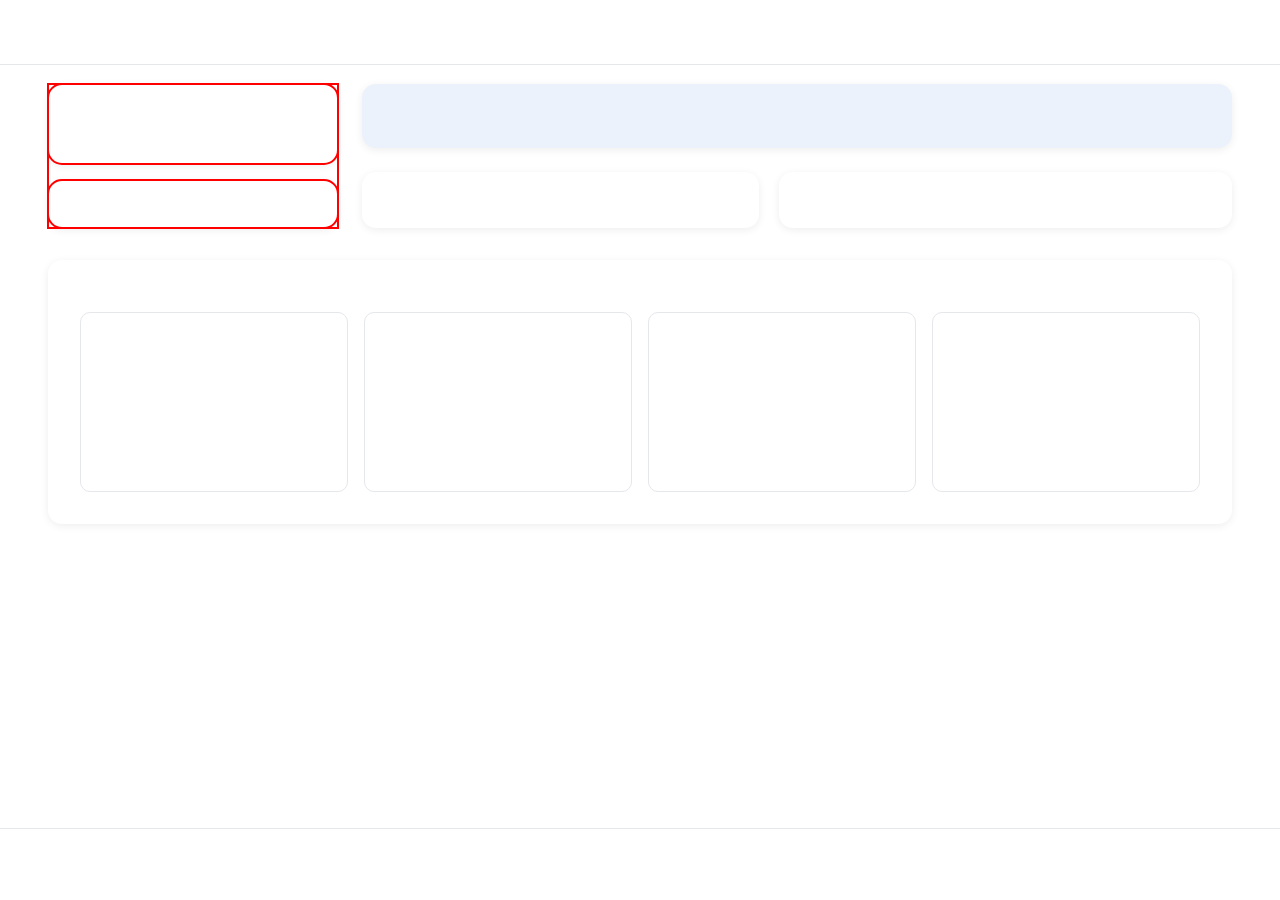
==== commit a461b0c5: "ai 챗봇 진짜 추가" ====
--- a/frontend/detail.html
+++ b/frontend/detail.html
@@ -1,269 +1,146 @@
 <!doctype html>
 <html lang="ko">
-  <head>
-    <meta charset="UTF-8" />
-    <meta name="viewport" content="width=device-width, initial-scale=1.0" />
-    <title>상세 페이지</title>
-    <link rel="stylesheet" href="style.css" />
-    <link rel="stylesheet" href="debug.css" />
-    <link rel="stylesheet" href="./job-header.css" />
-    <link rel="stylesheet" href="./job-illust.css" />
-    <link rel="stylesheet" href="./roadmap-card.css" />
-    <link rel="stylesheet" href="./core-competencies.css" />
-    <link rel="stylesheet" href="./job-postings.css" />
-  </head>
-  <body>
-    <div class="page-wrapper">
-      <!-- ================================================
+	<head>
+		<meta charset="UTF-8" />
+		<meta name="viewport" content="width=device-width, initial-scale=1.0" />
+		<title>상세 페이지</title>
+		<link rel="stylesheet" href="style.css" />
+		<link rel="stylesheet" href="chatbot-icon-override.css" />
+		<link rel="stylesheet" href="debug.css" />
+	</head>
+	<body>
+		<div class="page-wrapper">
+			<!-- ================================================
          GNB — 글로벌 내비게이션 바
          [구조] 로고(좌) + 경로 표시(우측 끝, margin-left:auto로 밀림)
          ================================================ -->
-      <header>
-        <nav class="gnb-container">
-          <div class="gnb-logo-area">
-            <img
-              src="./assets/images/salesforce.png"
-              alt="SF 취업 가이드 로고"
-            />
-          </div>
+			<header>
+				<nav class="gnb-container">
+					<div class="gnb-logo-area">
+						<!-- [팀원 가이드] 이 박스 내부에 로고 이미지(<img>)를 구현하세요. -->
+					</div>
 
-          <span class="gnb-service-name">SF 취업 가이드</span>
+					<div class="gnb-breadcrumb-area">
+						<!-- [팀원 가이드] 이 박스 내부에 현재 경로(예: 홈 → Developer)를 구현하세요. -->
+					</div>
+				</nav>
+			</header>
 
-          <!-- 브레드크럼: 홈 → [직무명] — gnb.js가 직무명을 URL 파라미터로 동적 주입 -->
-          <div class="gnb-breadcrumb-area">
-            <span class="gnb-bc-home">홈</span>
-            <span class="gnb-bc-sep">→</span>
-            <span class="gnb-bc-job" id="gnb-bc-job">Developer</span>
-          </div>
-        </nav>
-      </header>
-
-      <!-- ================================================
+			<!-- ================================================
          메인 콘텐츠 영역
          ================================================ -->
-      <main class="main-content">
-        <!-- Detail Main Splitter
+			<main class="main-content">
+				<!-- Detail Main Splitter
            [구조] 좌측 사이드바(1) : 우측 메인 콘텐츠(3) — 1:3 비율 가로 분할 -->
-        <div class="detail-main-splitter">
-          <!-- ============================================
+				<div class="detail-main-splitter">
+					<!-- ============================================
              Left Column — 사이드바 + "이 페이지에서" 박스를 세로로 묶는 래퍼
              ============================================ -->
-          <div class="left-column-wrapper">
-            <!-- Left Sidebar: 직무 선택 메뉴 목록 -->
-            <aside class="left-sidebar-box">
-              <!-- [팀원 가이드] 이 박스 내부에 사이드바 메뉴 항목들을
+					<div class="left-column-wrapper">
+						<!-- Left Sidebar: 직무 선택 메뉴 목록 -->
+						<aside class="left-sidebar-box">
+							<!-- [팀원 가이드] 이 박스 내부에 사이드바 메뉴 항목들을
                  세로(flex-direction: column)로 나열하여 자유롭게 구현하세요.
                  예: 홈으로 / Administrator / Developer / Consultant / Power User -->
-              <!-- 아래는 job 쿼리스트링으로 직무를 전환하기 위한 최소 뼈대 링크입니다.
-                 아이콘/선택 상태 강조 등 나머지 꾸밈은 자유롭게 채워주세요. -->
-              <a href="index.html">← 홈으로</a>
-              <a href="detail.html?job=admin">Administrator</a>
-              <a href="detail.html?job=dev">Developer</a>
-              <a href="detail.html?job=consultant">Consultant</a>
-              <a href="detail.html?job=pu">Power User</a>
-            </aside>
+						</aside>
 
-            <!-- Page Summary Box: "이 페이지에서" 요약 컴포넌트 -->
-            <div class="page-summary-box">
-              <!-- [팀원 가이드] 이 박스 내부에 현재 페이지에서 확인할 수 있는
+						<!-- Page Summary Box: "이 페이지에서" 요약 컴포넌트 -->
+						<div class="page-summary-box">
+							<!-- [팀원 가이드] 이 박스 내부에 현재 페이지에서 확인할 수 있는
                  항목 목록(예: 핵심 역량 스텟, 적합성 검사 결과, 추천 자격증 로드맵, 채용 공고)을
                  세로(flex-direction: column)로 자유롭게 구현하세요. -->
-            </div>
-          </div>
+						</div>
+					</div>
 
-          <!-- ============================================
+					<!-- ============================================
              Right Main Content
              [구조] 2개의 섹션(헤더, 미드)이 세로로 쌓이는 메인 영역
              ============================================ -->
-          <div class="right-main-content">
-            <!-- 1. Header Section
+					<div class="right-main-content">
+						<!-- 1. Header Section
                [구조] 텍스트 영역(좌) ←→ 일러스트 영역(우) 가로 배치 -->
-            <section class="detail-header-section">
-              <div class="detail-header-text-area">
-                <!-- [팀원 가이드] 이 박스 내부에 직무 타이틀, 부제목,
+						<section class="detail-header-section">
+							<div class="detail-header-text-area">
+								<!-- [팀원 가이드] 이 박스 내부에 직무 타이틀, 부제목,
                    설명 텍스트를 세로(column)로 자유롭게 구현하세요.
                    예: <h2> 직무명, <p> 한 줄 소개 -->
-              </div>
+							</div>
 
-              <div class="detail-header-illust-area">
-                <!-- [팀원 가이드] 이 박스 내부에 직무 대표 일러스트 이미지를
+							<div class="detail-header-illust-area">
+								<!-- [팀원 가이드] 이 박스 내부에 직무 대표 일러스트 이미지를
                    자유롭게 구현하세요. 예: <img src="..." /> -->
-              </div>
-            </section>
+							</div>
+						</section>
 
-            <!-- 2. Mid Content — 좌(적합성 체크리스트) / 우(추천 자격증 로드맵) 가로 2분할 -->
-            <section class="mid-content-flex-layout">
-              <!-- Left: 적합성 체크리스트 -->
-              <div class="checklist-card-box">
-                <!-- 핵심 역량 스텟 컴포넌트 (core-competencies.css / core-competencies.js)
-                     직무(job) 쿼리스트링이 바뀔 때마다 db.json의 careers[].skills를 새로 fetch해서 렌더링함 -->
-                <div class="stat-card">
-                  <!-- 헤더 -->
-                  <div class="stat-header">
-                    <span class="stat-title">핵심 역량 스텟</span>
-                    <span class="stat-subtitle">(6개 중 선택)</span>
-                  </div>
+						<!-- 2. Mid Content — 좌(적합성 체크리스트) / 우(추천 자격증 로드맵) 가로 2분할 -->
+						<section class="mid-content-flex-layout">
+							<!-- Left: 적합성 체크리스트 -->
+							<div class="checklist-card-box">
+								<!-- [팀원 가이드] 이 박스는 적합성 체크리스트 컴포넌트 영역입니다.
+                   내부 레이아웃 방향(column/row)은 팀원이 자유롭게 결정하세요. -->
+							</div>
 
-                  <!-- 체크박스 목록 (core-competencies.js가 db.json을 fetch해 동적으로 채움) -->
-                  <div class="stat-list" id="cc-stat-list"></div>
+							<!-- Right: 추천 자격증 로드맵 -->
+							<div class="roadmap-card-box">
+								<!-- [팀원 가이드] 이 박스는 추천 자격증 로드맵 컴포넌트 영역입니다.
+                   내부 레이아웃 방향(column/row)은 팀원이 자유롭게 결정하세요. -->
+							</div>
+						</section>
+					</div>
+					<!-- end: right-main-content -->
+				</div>
+				<!-- end: detail-main-splitter -->
 
-                  <!-- 결과 섹션 -->
-                  <div class="result-section">
-                    <p class="result-label">직합성 검사 결과</p>
-                    <div class="result-body">
-                      <!-- 원형 진행 차트 -->
-                      <div class="progress-ring">
-                        <svg viewBox="0 0 100 100" class="ring-svg">
-                          <circle class="ring-track" cx="50" cy="50" r="38" />
-                          <circle
-                            class="ring-fill"
-                            cx="50"
-                            cy="50"
-                            r="38"
-                            id="cc-ring-progress"
-                          />
-                        </svg>
-                        <span class="ring-pct" id="cc-ring-pct">0%</span>
-                      </div>
+				<!-- Job Postings Section — 사이드바 영역 밖, 전체 너비로 꽉 참
+             [구조] 상단 타이틀 바 + 하단 공고 카드 리스트 (카드는 가로 Flex) -->
+				<section class="job-postings-section">
+					<!-- 타이틀 바 (상단)
+             [구조] 아이콘 + 타이틀 텍스트 가로 배치 -->
+					<div class="job-postings-title-bar">
+						<!-- [팀원 가이드] 이 박스 내부에 섹션 아이콘과 타이틀 텍스트를 구현하세요.
+               예: <img 아이콘 /> + <h3>채용 공고</h3> -->
+					</div>
 
-                      <!-- 결과 텍스트 -->
-                      <div class="result-info">
-                        <p class="result-selected" id="cc-result-selected">
-                          6개 중 0개를 선택했어요!
-                        </p>
-                        <p class="result-desc" id="cc-result-desc">
-                          직무에 적합하지 않을 수 있어요.
-                        </p>
-                        <p class="result-tip">
-                          <span class="tip-label">TIP</span> 5개 이상 선택하면
-                          만점으로 판단해요.
-                        </p>
-                      </div>
-                    </div>
-                  </div>
-                </div>
-              </div>
+					<!-- 공고 카드 리스트 (하단)
+             [구조] 공고 카드들을 가로로 나열하는 Flex 레이아웃 -->
+					<div class="job-postings-card-list">
+						<!-- 공고 카드 샘플 1 -->
+						<div class="job-posting-card-box">
+							<!-- [팀원 가이드] 이 박스 내부에 회사명, 공고 타이틀, 태그, 마감일 등을
+                 세로(flex-direction: column)로 자유롭게 구현하세요. -->
+						</div>
 
-              <!-- Right: 추천 자격증 로드맵 -->
-              <div class="roadmap-card-box">
-                <!-- [팀원 가이드] 이 박스는 추천 자격증 로드맵 컴포넌트 영역입니다.
-                   내부 레이아웃 방향(column/row)은 팀원이 자유롭게 결정하세요. -->
-              </div>
-            </section>
-          </div>
-          <!-- end: right-main-content -->
-        </div>
-        <!-- end: detail-main-splitter -->
+						<div class="job-posting-card-box"></div>
+						<div class="job-posting-card-box"></div>
+						<div class="job-posting-card-box"></div>
 
-        <!-- Job Postings Section — 사이드바 영역 밖, 전체 너비로 꽉 참
-             [구조] 상단 타이틀 바 + 하단 공고 카드 리스트 (카드는 가로 Flex) -->
-        <section class="job-postings-section">
-          <!-- 타이틀 바 (상단)
-             [구조] 아이콘 + 타이틀 텍스트 가로 배치 -->
-          <div class="job-postings-title-bar">
-            <img
-              src="./assets/icons/stay-at-home.png"
-              alt="채용 공고 아이콘"
-              class="sf-jp-title-icon"
-            />
-            <h3 class="sf-jp-title-text">채용 공고</h3>
-          </div>
+						<!-- [팀원 가이드] 백엔드 데이터 연동 시 위의 .job-posting-card-box 틀을 사용하여
+               반복문(반복 렌더링)으로 채용 공고 목록을 동적으로 생성하세요. -->
+					</div>
+				</section>
+			</main>
 
-          <!-- 슬라이더 영역
-             [구조] 이전 버튼(좌) + 카드 목록(중, overflow:hidden) + 다음 버튼(우) -->
-          <div class="sf-jp-slider-area">
-            <button
-              class="sf-jp-arrow sf-jp-arrow--prev"
-              id="sf-jp-arrow-prev"
-              aria-label="이전 공고"
-            >
-              <svg
-                width="20"
-                height="20"
-                viewBox="0 0 20 20"
-                fill="none"
-                xmlns="http://www.w3.org/2000/svg"
-                aria-hidden="true"
-              >
-                <path
-                  d="M13 4L7 10L13 16"
-                  stroke="currentColor"
-                  stroke-width="1.5"
-                  stroke-linecap="round"
-                  stroke-linejoin="round"
-                />
-              </svg>
-            </button>
-
-            <div class="sf-jp-slider-wrapper">
-              <!-- job-postings.js가 이 컨테이너에 카드를 동적으로 렌더링합니다 -->
-              <div class="job-postings-card-list" id="sf-jp-card-list"></div>
-            </div>
-
-            <button
-              class="sf-jp-arrow sf-jp-arrow--next"
-              id="sf-jp-arrow-next"
-              aria-label="다음 공고"
-            >
-              <svg
-                width="20"
-                height="20"
-                viewBox="0 0 20 20"
-                fill="none"
-                xmlns="http://www.w3.org/2000/svg"
-                aria-hidden="true"
-              >
-                <path
-                  d="M7 4L13 10L7 16"
-                  stroke="currentColor"
-                  stroke-width="1.5"
-                  stroke-linecap="round"
-                  stroke-linejoin="round"
-                />
-              </svg>
-            </button>
-          </div>
-
-          <!-- 페이지네이션 도트 — job-postings.js가 동적으로 생성 -->
-          <div class="sf-jp-pagination" id="sf-jp-pagination"></div>
-        </section>
-      </main>
-
-      <!-- ================================================
+			<!-- ================================================
          Footer — 하단 바
          [구조] 카피라이트(좌) ←→ 링크(우), space-between 정렬
          ================================================ -->
-      <footer>
-        <div class="footer-container">
-          <!-- 좌측: 로고 + 서비스명·카피라이트 -->
-          <div class="footer-copyright-area">
-            <img
-              src="./assets/images/salesforce.png"
-              alt="SF 취업 가이드 로고"
-              class="ft-logo"
-            />
-            <div class="ft-brand-text">
-              <span class="ft-service-name">SF 취업 가이드</span>
-              <span class="ft-copyright"
-                >© 2025 Team Name. All rights reserved.</span
-              >
-            </div>
-          </div>
+			<footer>
+				<div class="footer-container">
+					<div class="footer-copyright-area">
+						<!-- [팀원 가이드] 이 박스 내부에 카피라이트 텍스트를 구현하세요.
+               예: © 2025 Team Name. All rights reserved. -->
+					</div>
 
-          <!-- 우측: 정책 링크 -->
-          <div class="footer-link-area">
-            <span class="ft-link-text">이용약관</span>
-            <span class="ft-sep">|</span>
-            <span class="ft-link-text">개인정보처리방침</span>
-          </div>
-        </div>
-      </footer>
-    </div>
-    <script src="./job-header.js"></script>
-    <script src="./job-illust.js"></script>
-    <script src="./roadmap-card.js"></script>
-    <script src="./core-competencies.js"></script>
-    <script src="./gnb.js"></script>
-    <script src="./job-postings.js"></script>
-  </body>
+					<div class="footer-link-area">
+						<!-- [팀원 가이드] 이 박스 내부에 푸터 링크들을 가로로 나열하세요.
+               예: 개인정보처리방침 / 이용약관 / GitHub -->
+					</div>
+				</div>
+			</footer>
+		</div>
+
+		<!-- 세일즈포스 길잡이 챗봇 위젯 (자체 플로팅 버블+패널을 주입함) -->
+		<script src="https://salesforcechatbot-5cla.vercel.app/widget.js" defer></script>
+		<script src="chatbot-icon-override.js" defer></script>
+	</body>
 </html>
--- a/frontend/chatbot-icon-override.css
+++ b/frontend/chatbot-icon-override.css
@@ -0,0 +1,6 @@
+/* 챗봇 위젯 버블 아이콘 커스텀 (chatbot-icon-override.js가 주입) */
+.chatbot-bubble-icon {
+	width: 40px;
+	height: 40px;
+	display: block;
+}
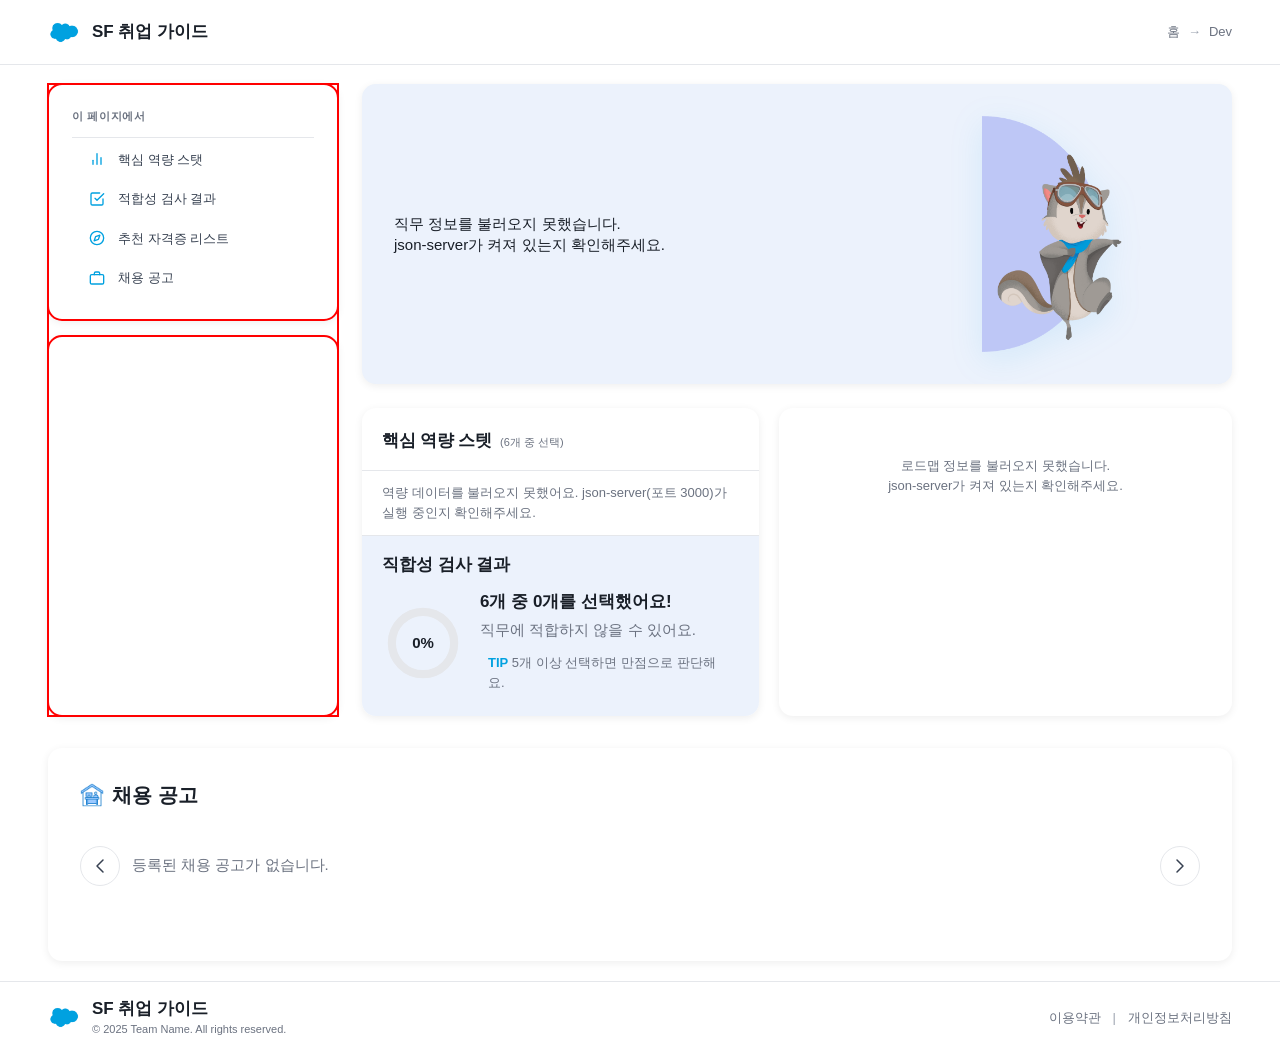
==== commit f86bd333: "Merge branch 'feature/page-summary-box' of https://github.com/isungha8904/miniproject into feature/m" ====
--- a/frontend/detail.html
+++ b/frontend/detail.html
@@ -1,5 +1,24 @@
 <!doctype html>
 <html lang="ko">
+  <head>
+    <meta charset="UTF-8" />
+    <meta name="viewport" content="width=device-width, initial-scale=1.0" />
+    <title>상세 페이지</title>
+    <link rel="stylesheet" href="style.css" />
+    <link rel="stylesheet" href="debug.css" />
+    <link rel="stylesheet" href="./chatbot-icon-override.css" />
+    <link rel="stylesheet" href="./job-header.css" />
+    <link rel="stylesheet" href="./job-illust.css" />
+    <link rel="stylesheet" href="./roadmap-card.css" />
+    <link rel="stylesheet" href="./core-competencies.css" />
+    <link rel="stylesheet" href="./job-postings.css" />
+    <link rel="stylesheet" href="./left-sidebar-box.css" />
+    <link rel="stylesheet" href="./page-summary-box.css" />
+  </head>
+  <body>
+    <div class="page-wrapper">
+      <!-- ================================================
+=======
 	<head>
 		<meta charset="UTF-8" />
 		<meta name="viewport" content="width=device-width, initial-scale=1.0" />
@@ -11,136 +30,329 @@
 	<body>
 		<div class="page-wrapper">
 			<!-- ================================================
+>>>>>>> a461b0c5dbac7bf134de4da670587791c0fb599b
          GNB — 글로벌 내비게이션 바
          [구조] 로고(좌) + 경로 표시(우측 끝, margin-left:auto로 밀림)
          ================================================ -->
-			<header>
-				<nav class="gnb-container">
-					<div class="gnb-logo-area">
-						<!-- [팀원 가이드] 이 박스 내부에 로고 이미지(<img>)를 구현하세요. -->
-					</div>
-
-					<div class="gnb-breadcrumb-area">
-						<!-- [팀원 가이드] 이 박스 내부에 현재 경로(예: 홈 → Developer)를 구현하세요. -->
-					</div>
-				</nav>
-			</header>
-
-			<!-- ================================================
+      <header>
+        <nav class="gnb-container">
+          <div class="gnb-logo-area">
+            <img
+              src="./assets/images/salesforce.png"
+              alt="SF 취업 가이드 로고"
+            />
+          </div>
+
+          <span class="gnb-service-name">SF 취업 가이드</span>
+
+          <!-- 브레드크럼: 홈 → [직무명] — gnb.js가 직무명을 URL 파라미터로 동적 주입 -->
+          <div class="gnb-breadcrumb-area">
+            <span class="gnb-bc-home">홈</span>
+            <span class="gnb-bc-sep">→</span>
+            <span class="gnb-bc-job" id="gnb-bc-job">Developer</span>
+          </div>
+        </nav>
+      </header>
+
+      <!-- ================================================
          메인 콘텐츠 영역
          ================================================ -->
-			<main class="main-content">
-				<!-- Detail Main Splitter
+      <main class="main-content">
+        <!-- Detail Main Splitter
            [구조] 좌측 사이드바(1) : 우측 메인 콘텐츠(3) — 1:3 비율 가로 분할 -->
-				<div class="detail-main-splitter">
-					<!-- ============================================
+        <div class="detail-main-splitter">
+          <!-- ============================================
              Left Column — 사이드바 + "이 페이지에서" 박스를 세로로 묶는 래퍼
              ============================================ -->
-					<div class="left-column-wrapper">
-						<!-- Left Sidebar: 직무 선택 메뉴 목록 -->
-						<aside class="left-sidebar-box">
-							<!-- [팀원 가이드] 이 박스 내부에 사이드바 메뉴 항목들을
-                 세로(flex-direction: column)로 나열하여 자유롭게 구현하세요.
-                 예: 홈으로 / Administrator / Developer / Consultant / Power User -->
-						</aside>
-
-						<!-- Page Summary Box: "이 페이지에서" 요약 컴포넌트 -->
-						<div class="page-summary-box">
-							<!-- [팀원 가이드] 이 박스 내부에 현재 페이지에서 확인할 수 있는
-                 항목 목록(예: 핵심 역량 스텟, 적합성 검사 결과, 추천 자격증 로드맵, 채용 공고)을
-                 세로(flex-direction: column)로 자유롭게 구현하세요. -->
-						</div>
-					</div>
-
-					<!-- ============================================
+          <div class="left-column-wrapper">
+            <!-- Page Summary Box: "이 페이지에서" 요약 — 모든 직무 공통 항목 -->
+            <div class="page-summary-box">
+              <p class="summary-title">이 페이지에서</p>
+              <ul class="summary-list">
+                <li class="summary-item">
+                  <span class="summary-item-icon">
+                    <svg
+                      width="16"
+                      height="16"
+                      viewBox="0 0 24 24"
+                      fill="none"
+                      stroke="currentColor"
+                      stroke-width="2"
+                      stroke-linecap="round"
+                      stroke-linejoin="round"
+                    >
+                      <line x1="18" y1="20" x2="18" y2="10" />
+                      <line x1="12" y1="20" x2="12" y2="4" />
+                      <line x1="6" y1="20" x2="6" y2="14" />
+                    </svg>
+                  </span>
+                  <span class="summary-item-label">핵심 역량 스탯</span>
+                </li>
+                <li class="summary-item">
+                  <span class="summary-item-icon">
+                    <svg
+                      width="16"
+                      height="16"
+                      viewBox="0 0 24 24"
+                      fill="none"
+                      stroke="currentColor"
+                      stroke-width="2"
+                      stroke-linecap="round"
+                      stroke-linejoin="round"
+                    >
+                      <path d="M9 11l3 3L22 4" />
+                      <path
+                        d="M21 12v7a2 2 0 0 1-2 2H5a2 2 0 0 1-2-2V5a2 2 0 0 1 2-2h11"
+                      />
+                    </svg>
+                  </span>
+                  <span class="summary-item-label">적합성 검사 결과</span>
+                </li>
+                <li class="summary-item">
+                  <span class="summary-item-icon">
+                    <svg
+                      width="16"
+                      height="16"
+                      viewBox="0 0 24 24"
+                      fill="none"
+                      stroke="currentColor"
+                      stroke-width="2"
+                      stroke-linecap="round"
+                      stroke-linejoin="round"
+                    >
+                      <circle cx="12" cy="12" r="10" />
+                      <polygon
+                        points="16.24 7.76 14.12 14.12 7.76 16.24 9.88 9.88 16.24 7.76"
+                      />
+                    </svg>
+                  </span>
+                  <span class="summary-item-label">추천 자격증 리스트</span>
+                </li>
+                <li class="summary-item">
+                  <span class="summary-item-icon">
+                    <svg
+                      width="16"
+                      height="16"
+                      viewBox="0 0 24 24"
+                      fill="none"
+                      stroke="currentColor"
+                      stroke-width="2"
+                      stroke-linecap="round"
+                      stroke-linejoin="round"
+                    >
+                      <rect x="2" y="7" width="20" height="14" rx="2" ry="2" />
+                      <path d="M16 7V5a2 2 0 0 0-2-2h-4a2 2 0 0 0-2 2v2" />
+                    </svg>
+                  </span>
+                  <span class="summary-item-label">채용 공고</span>
+                </li>
+              </ul>
+            </div>
+
+            <!-- Left Sidebar: 직무 선택 메뉴 목록 — left-sidebar-box.js가 동적으로 렌더링 -->
+            <aside class="left-sidebar-box"></aside>
+          </div>
+
+          <!-- ============================================
              Right Main Content
              [구조] 2개의 섹션(헤더, 미드)이 세로로 쌓이는 메인 영역
              ============================================ -->
-					<div class="right-main-content">
-						<!-- 1. Header Section
+          <div class="right-main-content">
+            <!-- 1. Header Section
                [구조] 텍스트 영역(좌) ←→ 일러스트 영역(우) 가로 배치 -->
-						<section class="detail-header-section">
-							<div class="detail-header-text-area">
-								<!-- [팀원 가이드] 이 박스 내부에 직무 타이틀, 부제목,
+            <section class="detail-header-section">
+              <div class="detail-header-text-area">
+                <!-- [팀원 가이드] 이 박스 내부에 직무 타이틀, 부제목,
                    설명 텍스트를 세로(column)로 자유롭게 구현하세요.
                    예: <h2> 직무명, <p> 한 줄 소개 -->
-							</div>
-
-							<div class="detail-header-illust-area">
-								<!-- [팀원 가이드] 이 박스 내부에 직무 대표 일러스트 이미지를
+              </div>
+
+              <div class="detail-header-illust-area">
+                <!-- [팀원 가이드] 이 박스 내부에 직무 대표 일러스트 이미지를
                    자유롭게 구현하세요. 예: <img src="..." /> -->
-							</div>
-						</section>
-
-						<!-- 2. Mid Content — 좌(적합성 체크리스트) / 우(추천 자격증 로드맵) 가로 2분할 -->
-						<section class="mid-content-flex-layout">
-							<!-- Left: 적합성 체크리스트 -->
-							<div class="checklist-card-box">
-								<!-- [팀원 가이드] 이 박스는 적합성 체크리스트 컴포넌트 영역입니다.
+              </div>
+            </section>
+
+            <!-- 2. Mid Content — 좌(적합성 체크리스트) / 우(추천 자격증 로드맵) 가로 2분할 -->
+            <section class="mid-content-flex-layout">
+              <!-- Left: 적합성 체크리스트 -->
+              <div class="checklist-card-box">
+                <!-- 핵심 역량 스텟 컴포넌트 (core-competencies.css / core-competencies.js)
+                     직무(job) 쿼리스트링이 바뀔 때마다 db.json의 careers[].skills를 새로 fetch해서 렌더링함 -->
+                <div class="stat-card">
+                  <!-- 헤더 -->
+                  <div class="stat-header">
+                    <span class="stat-title">핵심 역량 스텟</span>
+                    <span class="stat-subtitle">(6개 중 선택)</span>
+                  </div>
+
+                  <!-- 체크박스 목록 (core-competencies.js가 db.json을 fetch해 동적으로 채움) -->
+                  <div class="stat-list" id="cc-stat-list"></div>
+
+                  <!-- 결과 섹션 -->
+                  <div class="result-section">
+                    <p class="result-label">직합성 검사 결과</p>
+                    <div class="result-body">
+                      <!-- 원형 진행 차트 -->
+                      <div class="progress-ring">
+                        <svg viewBox="0 0 100 100" class="ring-svg">
+                          <circle class="ring-track" cx="50" cy="50" r="38" />
+                          <circle
+                            class="ring-fill"
+                            cx="50"
+                            cy="50"
+                            r="38"
+                            id="cc-ring-progress"
+                          />
+                        </svg>
+                        <span class="ring-pct" id="cc-ring-pct">0%</span>
+                      </div>
+
+                      <!-- 결과 텍스트 -->
+                      <div class="result-info">
+                        <p class="result-selected" id="cc-result-selected">
+                          6개 중 0개를 선택했어요!
+                        </p>
+                        <p class="result-desc" id="cc-result-desc">
+                          직무에 적합하지 않을 수 있어요.
+                        </p>
+                        <p class="result-tip">
+                          <span class="tip-label">TIP</span> 5개 이상 선택하면
+                          만점으로 판단해요.
+                        </p>
+                      </div>
+                    </div>
+                  </div>
+                </div>
+              </div>
+
+              <!-- Right: 추천 자격증 로드맵 -->
+              <div class="roadmap-card-box">
+                <!-- [팀원 가이드] 이 박스는 추천 자격증 로드맵 컴포넌트 영역입니다.
                    내부 레이아웃 방향(column/row)은 팀원이 자유롭게 결정하세요. -->
-							</div>
-
-							<!-- Right: 추천 자격증 로드맵 -->
-							<div class="roadmap-card-box">
-								<!-- [팀원 가이드] 이 박스는 추천 자격증 로드맵 컴포넌트 영역입니다.
-                   내부 레이아웃 방향(column/row)은 팀원이 자유롭게 결정하세요. -->
-							</div>
-						</section>
-					</div>
-					<!-- end: right-main-content -->
-				</div>
-				<!-- end: detail-main-splitter -->
-
-				<!-- Job Postings Section — 사이드바 영역 밖, 전체 너비로 꽉 참
+              </div>
+            </section>
+          </div>
+          <!-- end: right-main-content -->
+        </div>
+        <!-- end: detail-main-splitter -->
+
+        <!-- Job Postings Section — 사이드바 영역 밖, 전체 너비로 꽉 참
              [구조] 상단 타이틀 바 + 하단 공고 카드 리스트 (카드는 가로 Flex) -->
-				<section class="job-postings-section">
-					<!-- 타이틀 바 (상단)
+        <section class="job-postings-section">
+          <!-- 타이틀 바 (상단)
              [구조] 아이콘 + 타이틀 텍스트 가로 배치 -->
-					<div class="job-postings-title-bar">
-						<!-- [팀원 가이드] 이 박스 내부에 섹션 아이콘과 타이틀 텍스트를 구현하세요.
-               예: <img 아이콘 /> + <h3>채용 공고</h3> -->
-					</div>
-
-					<!-- 공고 카드 리스트 (하단)
-             [구조] 공고 카드들을 가로로 나열하는 Flex 레이아웃 -->
-					<div class="job-postings-card-list">
-						<!-- 공고 카드 샘플 1 -->
-						<div class="job-posting-card-box">
-							<!-- [팀원 가이드] 이 박스 내부에 회사명, 공고 타이틀, 태그, 마감일 등을
-                 세로(flex-direction: column)로 자유롭게 구현하세요. -->
-						</div>
-
-						<div class="job-posting-card-box"></div>
-						<div class="job-posting-card-box"></div>
-						<div class="job-posting-card-box"></div>
-
-						<!-- [팀원 가이드] 백엔드 데이터 연동 시 위의 .job-posting-card-box 틀을 사용하여
-               반복문(반복 렌더링)으로 채용 공고 목록을 동적으로 생성하세요. -->
-					</div>
-				</section>
-			</main>
-
-			<!-- ================================================
+          <div class="job-postings-title-bar">
+            <img
+              src="./assets/icons/stay-at-home.png"
+              alt="채용 공고 아이콘"
+              class="sf-jp-title-icon"
+            />
+            <h3 class="sf-jp-title-text">채용 공고</h3>
+          </div>
+
+          <!-- 슬라이더 영역
+             [구조] 이전 버튼(좌) + 카드 목록(중, overflow:hidden) + 다음 버튼(우) -->
+          <div class="sf-jp-slider-area">
+            <button
+              class="sf-jp-arrow sf-jp-arrow--prev"
+              id="sf-jp-arrow-prev"
+              aria-label="이전 공고"
+            >
+              <svg
+                width="20"
+                height="20"
+                viewBox="0 0 20 20"
+                fill="none"
+                xmlns="http://www.w3.org/2000/svg"
+                aria-hidden="true"
+              >
+                <path
+                  d="M13 4L7 10L13 16"
+                  stroke="currentColor"
+                  stroke-width="1.5"
+                  stroke-linecap="round"
+                  stroke-linejoin="round"
+                />
+              </svg>
+            </button>
+
+            <div class="sf-jp-slider-wrapper">
+              <!-- job-postings.js가 이 컨테이너에 카드를 동적으로 렌더링합니다 -->
+              <div class="job-postings-card-list" id="sf-jp-card-list"></div>
+            </div>
+
+            <button
+              class="sf-jp-arrow sf-jp-arrow--next"
+              id="sf-jp-arrow-next"
+              aria-label="다음 공고"
+            >
+              <svg
+                width="20"
+                height="20"
+                viewBox="0 0 20 20"
+                fill="none"
+                xmlns="http://www.w3.org/2000/svg"
+                aria-hidden="true"
+              >
+                <path
+                  d="M7 4L13 10L7 16"
+                  stroke="currentColor"
+                  stroke-width="1.5"
+                  stroke-linecap="round"
+                  stroke-linejoin="round"
+                />
+              </svg>
+            </button>
+          </div>
+
+          <!-- 페이지네이션 도트 — job-postings.js가 동적으로 생성 -->
+          <div class="sf-jp-pagination" id="sf-jp-pagination"></div>
+        </section>
+      </main>
+
+      <!-- ================================================
          Footer — 하단 바
          [구조] 카피라이트(좌) ←→ 링크(우), space-between 정렬
          ================================================ -->
-			<footer>
-				<div class="footer-container">
-					<div class="footer-copyright-area">
-						<!-- [팀원 가이드] 이 박스 내부에 카피라이트 텍스트를 구현하세요.
-               예: © 2025 Team Name. All rights reserved. -->
-					</div>
-
-					<div class="footer-link-area">
-						<!-- [팀원 가이드] 이 박스 내부에 푸터 링크들을 가로로 나열하세요.
-               예: 개인정보처리방침 / 이용약관 / GitHub -->
-					</div>
-				</div>
-			</footer>
-		</div>
-
-		<!-- 세일즈포스 길잡이 챗봇 위젯 (자체 플로팅 버블+패널을 주입함) -->
-		<script src="https://salesforcechatbot-5cla.vercel.app/widget.js" defer></script>
-		<script src="chatbot-icon-override.js" defer></script>
-	</body>
+      <footer>
+        <div class="footer-container">
+          <!-- 좌측: 로고 + 서비스명·카피라이트 -->
+          <div class="footer-copyright-area">
+            <img
+              src="./assets/images/salesforce.png"
+              alt="SF 취업 가이드 로고"
+              class="ft-logo"
+            />
+            <div class="ft-brand-text">
+              <span class="ft-service-name">SF 취업 가이드</span>
+              <span class="ft-copyright"
+                >© 2025 Team Name. All rights reserved.</span
+              >
+            </div>
+          </div>
+
+          <!-- 우측: 정책 링크 -->
+          <div class="footer-link-area">
+            <span class="ft-link-text">이용약관</span>
+            <span class="ft-sep">|</span>
+            <span class="ft-link-text">개인정보처리방침</span>
+          </div>
+        </div>
+      </footer>
+    </div>
+
+    <script
+      src="https://salesforcechatbot-5cla.vercel.app/widget.js"
+      defer
+    ></script>
+    <script src="./chatbot-icon-override.js defer"></script>
+    <script src="./job-header.js"></script>
+    <script src="./job-illust.js"></script>
+    <script src="./roadmap-card.js"></script>
+    <script src="./core-competencies.js"></script>
+    <script src="./gnb.js"></script>
+    <script src="./job-postings.js"></script>
+    <script src="./left-sidebar-box.js"></script>
+  </body>
 </html>
--- a/frontend/job-header.css
+++ b/frontend/job-header.css
@@ -0,0 +1,72 @@
+/* ============================================================
+   job-header.css — 직무 헤더 텍스트 영역 내부 스타일
+   (detail-header-text-area 내부에 자바스크립트로 렌더링되는 요소들의 스타일)
+   디자인 토큰: style.css의 :root 변수를 공유하여 사용
+   ============================================================ */
+
+/* 태그 배지 목록 — 가로로 나열 */
+.sf-jh-tag-row {
+  display: flex; /* 태그 배지들을 가로로 나란히 배치 */
+  gap: var(--space-2);
+  margin-bottom: var(--space-5);
+}
+
+/* 태그 배지 하나 — 알약(pill) 모양 */
+.sf-jh-tag-badge {
+  padding: var(--space-1) var(--space-3);
+  border: 1px solid var(--color-primary);
+  border-radius: var(--radius-full);
+  background-color: var(--color-primary-light);
+  color: var(--color-primary);
+  font-size: var(--text-base);
+  font-weight: var(--font-bold);
+  letter-spacing: 0.02em;
+}
+
+/* 직무 타이틀 */
+.sf-jh-title {
+  font-size: 30px;
+  font-weight: var(--font-bold);
+  color: var(--color-text);
+  line-height: 1.2;
+  margin-bottom: var(--space-5);
+  letter-spacing: -0.02em; /* 큰 제목의 자간을 살짝 좁혀 세련되게 */
+  margin-bottom: var(--space-7);
+}
+
+/* 핵심 역량 체크리스트 */
+.sf-jh-checklist {
+  display: flex; /* 체크리스트 항목들을 세로로 쌓기 위한 flex 설정 */
+  flex-direction: column;
+  gap: var(--space-3);
+  list-style: none;
+}
+
+/* 체크리스트 항목 하나 — 체크 아이콘(좌) + 설명(우) 가로 배치 */
+.sf-jh-checklist-item {
+  display: flex; /* 아이콘과 텍스트를 가로로 나란히 배치 */
+  align-items: center;
+  gap: var(--space-3);
+}
+
+/* 체크 아이콘 (원형) */
+.sf-jh-check-icon {
+  flex-shrink: 0; /* 텍스트가 길어져도 아이콘 크기가 줄어들지 않도록 고정 */
+  width: 20px;
+  height: 20px;
+  border-radius: var(--radius-full);
+  display: flex;
+  align-items: center;
+  justify-content: center;
+  background-color: var(--color-primary);
+  color: #ffffff;
+  font-size: var(--text-xs);
+  font-weight: var(--font-bold);
+}
+
+.sf-jh-check-text {
+  font-size: var(--text-base);
+  color: var(--color-text);
+  line-height: 1.4;
+  font-weight: var(--font-medium);
+}
--- a/frontend/job-illust.css
+++ b/frontend/job-illust.css
@@ -0,0 +1,27 @@
+/* ============================================================
+   job-illust.css — 직무 대표 마스코트 일러스트 영역 내부 스타일
+   (detail-header-illust-area 내부에 자바스크립트로 렌더링되는 요소들의 스타일)
+   디자인 토큰: style.css의 :root 변수를 공유하여 사용
+   ============================================================ */
+
+/* 마스코트 이미지를 감싸는 배경 래퍼 — 섹션 우측 영역을 꽉 채움 */
+.sf-ji-illust-wrapper {
+  display: flex; /* 이미지 정렬을 위한 flex 설정 */
+  align-items: flex-end; /* 마스코트를 하단에 앉혀 붕 뜨는 느낌 제거 */
+  justify-content: flex-start; /* 캐릭터를 일러스트 영역 왼쪽 끝에 배치 */
+  padding-right: var(--space-8); /* 우측 여백 확보 */
+  width: 100%;
+  height: 100%;
+}
+
+/* 직무별 마스코트 이미지 */
+.sf-ji-mascot-img {
+  width: 88%;
+  height: 100%;
+  max-height: 100%;
+  object-fit: contain;
+  object-position: bottom; /* 이미지 하단 기준 정렬 — 발이 잘리지 않도록 */
+  filter: drop-shadow(
+    0px 8px 16px rgba(0, 161, 224, 0.1)
+  ); /* 은은한 블루 그림자 */
+}
--- a/frontend/roadmap-card.css
+++ b/frontend/roadmap-card.css
@@ -0,0 +1,90 @@
+/* ============================================================
+   roadmap-card.css — 추천 자격증 로드맵 카드 내부 스타일
+   (roadmap-card-box 내부에 자바스크립트로 렌더링되는 요소들의 스타일)
+   디자인 토큰: style.css의 :root 변수를 공유하여 사용
+   ============================================================ */
+
+/* 카드 타이틀 */
+.sf-rm-title-text {
+  font-size: var(--text-xl);
+  font-weight: var(--font-bold);
+  color: var(--color-text);
+  margin-bottom: var(--space-1);
+  letter-spacing: -0.01em;
+}
+
+/* 카드 부제목 — 타이틀 바로 밑 안내 문구 */
+.sf-rm-subtitle-text {
+  font-size: var(--text-xs);
+  color: var(--color-subtext);
+  margin-bottom: var(--space-5);
+}
+
+/* 로드맵 스텝 리스트 — 배지가 세로로 이어지는 리스트 */
+.sf-rm-step-list {
+  display: flex;
+  flex-direction: column;
+  gap: var(--space-3);
+  list-style: none;
+}
+
+/* 스텝 아이템 하나 — 배지(좌) + 자격증명 박스(우) 가로 배치 */
+.sf-rm-step-item {
+  display: flex;
+  align-items: center;
+  gap: var(--space-3);
+}
+
+/* 순번 배지 (원형) */
+.sf-rm-step-badge {
+  flex-shrink: 0;
+  width: 32px;
+  height: 32px;
+  border-radius: var(--radius-full);
+  display: flex;
+  align-items: center;
+  justify-content: center;
+  background-color: var(--color-primary);
+  color: #ffffff;
+  font-size: var(--text-sm);
+  font-weight: var(--font-bold);
+  z-index: 1;
+}
+
+/* 단계가 깊어질수록 진한 세일즈포스 블루로 변하는 그라데이션 */
+.sf-rm-step-badge.sf-rm-step-2,
+.sf-rm-step-badge.sf-rm-step-3 {
+  background-color: #0176d3;
+}
+
+.sf-rm-step-badge.sf-rm-step-4 {
+  background-color: #032d60;
+}
+
+/* 자격증명 박스 */
+.sf-rm-step-title {
+  flex: 1;
+  padding: var(--space-3) var(--space-4);
+  border-radius: var(--radius-md);
+  background-color: var(--color-primary-light);
+  font-size: var(--text-sm);
+  font-weight: var(--font-semibold);
+  color: var(--color-text);
+}
+
+.sf-rm-step-title.sf-rm-step-2,
+.sf-rm-step-title.sf-rm-step-3 {
+  background-color: #e6f3fb;
+}
+
+.sf-rm-step-title.sf-rm-step-4 {
+  background-color: #e8eef8;
+}
+
+/* 로딩 중 / 에러 발생 시 보여줄 안내 문구 */
+.sf-rm-status-text {
+  font-size: var(--text-sm);
+  color: var(--color-subtext);
+  text-align: center;
+  padding: var(--space-5) 0;
+}
--- a/frontend/core-competencies.css
+++ b/frontend/core-competencies.css
@@ -0,0 +1,196 @@
+/* ============================================================
+   core-competencies.css — 핵심 역량 스텟 카드 내부 스타일
+   (checklist-card-box 내부에 자바스크립트로 렌더링되는 요소들의 스타일)
+   디자인 토큰: style.css의 :root 변수를 공유하여 사용
+   ============================================================ */
+
+/* ── 카드 래퍼 — checklist-card-box가 외부 컨테이너이므로 자체 배경/테두리 없음 ── */
+.stat-card {
+  width: 100%;
+  display: flex;
+  flex-direction: column;
+  flex: 1;
+}
+
+/* ── 헤더 ── */
+.stat-header {
+  padding: var(--space-5) var(--space-5) var(--space-4);
+  display: flex;
+  align-items: baseline;
+  gap: var(--space-2);
+}
+
+.stat-title {
+  font-size: var(--text-lg);
+  font-weight: var(--font-bold);
+  color: var(--color-text);
+  letter-spacing: -0.01em;
+}
+
+.stat-subtitle {
+  font-size: var(--text-xs);
+  color: var(--color-subtext);
+}
+
+/* ── 체크박스 목록 ── */
+.stat-list {
+  flex: 1;
+  border-top: 1px solid var(--color-border);
+  border-bottom: 1px solid var(--color-border);
+}
+
+.stat-item {
+  display: flex;
+  align-items: flex-start;
+  gap: var(--space-3);
+  padding: var(--space-3) var(--space-5);
+  cursor: pointer;
+  user-select: none;
+  transition: background 0.12s;
+}
+
+.stat-item + .stat-item {
+  border-top: 1px solid var(--color-border);
+}
+
+.stat-item:hover {
+  background: var(--color-gray-50);
+}
+
+/* 커스텀 체크박스 */
+.check-box {
+  position: relative;
+  flex-shrink: 0;
+  width: 18px;
+  height: 18px;
+  border: 2px solid var(--color-gray-400);
+  border-radius: var(--radius-sm);
+  margin-top: 2px;
+  background: var(--color-surface);
+  transition:
+    background 0.15s,
+    border-color 0.15s;
+}
+
+.stat-item.is-checked .check-box {
+  background: var(--color-primary);
+  border-color: var(--color-primary);
+}
+
+/* 체크 표시 (흰 V자) */
+.stat-item.is-checked .check-box::after {
+  content: "";
+  position: absolute;
+  top: 1px;
+  left: 4px;
+  width: 5px;
+  height: 9px;
+  border: 2px solid #fff;
+  border-top: none;
+  border-left: none;
+  transform: rotate(45deg);
+}
+
+.item-text {
+  font-size: var(--text-sm);
+  color: var(--color-subtext);
+  line-height: 1.55;
+  transition: color 0.12s;
+}
+
+.stat-item.is-checked .item-text {
+  color: var(--color-text);
+}
+
+/* ── 결과 섹션 ── */
+.result-section {
+  padding: var(--space-4) var(--space-5) var(--space-5);
+  background: var(--color-primary-light);
+}
+
+.result-label {
+  font-size: var(--text-lg);
+  font-weight: var(--font-bold);
+  color: var(--color-text);
+  margin-bottom: var(--space-3);
+}
+
+.result-body {
+  display: flex;
+  align-items: center;
+  gap: var(--space-4);
+}
+
+/* 원형 차트 */
+.progress-ring {
+  position: relative;
+  width: 82px;
+  height: 82px;
+  flex-shrink: 0;
+}
+
+.ring-svg {
+  width: 82px;
+  height: 82px;
+  transform: rotate(-90deg);
+}
+
+.ring-track {
+  fill: none;
+  stroke: var(--color-gray-200);
+  stroke-width: 10;
+}
+
+.ring-fill {
+  fill: none;
+  stroke: var(--color-primary);
+  stroke-width: 10;
+  stroke-linecap: round;
+  stroke-dasharray: 238.76;
+  stroke-dashoffset: 238.76;
+  transition: stroke-dashoffset 0.45s ease;
+}
+
+.ring-pct {
+  position: absolute;
+  top: 50%;
+  left: 50%;
+  transform: translate(-50%, -50%);
+  font-size: var(--text-base);
+  font-weight: var(--font-bold);
+  color: var(--color-text);
+}
+
+/* 결과 텍스트 */
+.result-info {
+  flex: 1;
+  min-width: 0;
+}
+
+.result-selected {
+  font-size: var(--text-lg);
+  font-weight: var(--font-bold);
+  color: var(--color-text);
+  margin-bottom: var(--space-1);
+}
+
+.result-desc {
+  font-size: var(--text-base);
+  color: var(--color-subtext);
+  line-height: 1.5;
+  margin-bottom: var(--space-2);
+}
+
+.result-tip {
+  font-size: var(--text-sm);
+  color: var(--color-subtext);
+  line-height: 1.5;
+  background: var(--color-primary-light);
+  border-radius: var(--radius-sm);
+  padding: var(--space-1) var(--space-2);
+}
+
+.tip-label {
+  font-weight: var(--font-bold);
+  color: var(--color-primary);
+}
--- a/frontend/job-postings.css
+++ b/frontend/job-postings.css
@@ -0,0 +1,221 @@
+/* ============================================================
+   job-postings.css — 채용 공고 컴포넌트 내부 스타일
+   접두사: sf-jp- | json-server /careers/:id 연동
+   디자인 토큰은 style.css의 :root 변수를 공유하여 사용
+   ============================================================ */
+
+/* ----------------------------------------------------------
+   타이틀 바 — 아이콘(.sf-jp-title-icon) + 텍스트(.sf-jp-title-text)
+   ---------------------------------------------------------- */
+
+.sf-jp-title-icon {
+  width: 24px;
+  height: 24px;
+  object-fit: contain; /* 이미지 원본 비율 유지 */
+}
+
+.sf-jp-title-text {
+  font-size: var(--text-xl);
+  font-weight: var(--font-bold);
+  color: var(--color-text);
+}
+
+/* ----------------------------------------------------------
+   카드 내부 — 상단 회사 레이블 (작은 그레이 텍스트)
+   ---------------------------------------------------------- */
+
+.sf-jp-company-label {
+  font-size: var(--text-xs);
+  font-weight: var(--font-medium);
+  color: var(--color-subtext);
+  letter-spacing: 0.03em;
+  margin-bottom: var(--space-2);
+}
+
+/* ----------------------------------------------------------
+   카드 내부 — 로고 이미지 + 직무 타이틀 가로 배치
+   ---------------------------------------------------------- */
+
+.sf-jp-card-main {
+  display: flex; /* 로고와 타이틀을 가로로 나란히 배치 */
+  align-items: flex-start; /* 타이틀이 여러 줄이어도 로고 상단 기준으로 정렬 */
+  gap: var(--space-3);
+  margin-bottom: var(--space-3);
+}
+
+/* 회사 로고 이미지 — 원형 회색 배경 위에 표시 */
+.sf-jp-company-logo {
+  flex-shrink: 0; /* 타이틀이 길어도 로고 크기 고정 */
+  width: 32px;
+  height: 32px;
+  border-radius: var(--radius-full);
+  background-color: var(--color-gray-100);
+  object-fit: contain;
+  padding: 4px; /* SVG 로고가 원 안에 여백을 가지도록 */
+}
+
+/* 직무 타이틀 — 로고 옆에 위치하는 굵은 텍스트 */
+.sf-jp-job-title {
+  font-size: var(--text-base);
+  font-weight: var(--font-bold);
+  color: var(--color-text);
+  line-height: 1.4;
+  padding-top: var(--space-1); /* 로고 수직 중심과 미세 정렬 보정 */
+}
+
+/* ----------------------------------------------------------
+   카드 내부 — 직무 요약 설명 (3줄 말줄임)
+   ---------------------------------------------------------- */
+
+.sf-jp-job-desc {
+  font-size: var(--text-sm);
+  color: var(--color-subtext);
+  line-height: 1.6;
+  flex: 1; /* 남은 세로 공간을 채워 태그·링크를 카드 하단으로 밀어냄 */
+  margin-bottom: var(--space-3);
+  display: -webkit-box;
+  -webkit-line-clamp: 3; /* 최대 3줄만 표시, 초과 시 말줄임(...) */
+  -webkit-box-orient: vertical;
+  overflow: hidden;
+}
+
+/* ----------------------------------------------------------
+   카드 내부 — 하단 배지 행 (도시·경력 / 등록일)
+   [구조] 좌측 배지 그룹(flex) ←→ 우측 등록일 텍스트
+   ---------------------------------------------------------- */
+
+.sf-jp-tag-row {
+  display: flex;                   /* 좌측 배지 묶음과 우측 등록일을 가로 배치 */
+  align-items: center;             /* 수직 중앙 정렬 */
+  justify-content: space-between;  /* 배지(좌) ←→ 등록일(우) 양끝 정렬 */
+}
+
+/* 좌측 배지 묶음 — 도시명·경력 연차 */
+.sf-jp-tags-left {
+  display: flex;                   /* 배지들을 가로로 나란히 배치 */
+  align-items: center;
+  flex-wrap: wrap;                 /* 배지가 많을 때 줄 바꿈 허용 */
+  gap: var(--space-2);
+}
+
+/* 배지 태그 — 도시명·경력 연차 표시 */
+.sf-jp-tag {
+  display: inline-flex;
+  align-items: center;
+  padding: var(--space-1) var(--space-3);
+  background-color: var(--color-gray-100);
+  border-radius: var(--radius-full);
+  font-size: var(--text-xs);
+  font-weight: var(--font-bold);
+  color: var(--color-gray-700);
+}
+
+/* 우측 등록일 텍스트 */
+.sf-jp-days-ago {
+  flex-shrink: 0;                  /* 배지 그룹이 늘어나도 등록일 텍스트 크기 고정 */
+  font-size: var(--text-xs);
+  color: var(--color-subtext);
+  margin-left: var(--space-2);
+}
+
+/* ----------------------------------------------------------
+   카드 전체 클릭 영역 — 커서 및 hover 피드백
+   ---------------------------------------------------------- */
+
+.job-posting-card-box {
+  cursor: pointer;
+  transition: box-shadow 0.15s ease, border-color 0.15s ease;
+}
+
+.job-posting-card-box:hover {
+  box-shadow: var(--shadow-lg);
+  border-color: var(--color-gray-400);
+}
+
+/* ----------------------------------------------------------
+   슬라이더 영역 — 화살표 버튼 + 카드 목록 가로 배치 틀
+   ---------------------------------------------------------- */
+
+.sf-jp-slider-area {
+  display: flex;                   /* 화살표(좌) + 슬라이더(중) + 화살표(우) 가로 배치 */
+  align-items: center;             /* 수직 중앙 정렬 */
+  gap: var(--space-3);
+}
+
+/* 슬라이더 wrapper — 보이는 영역만 노출, 나머지 카드 숨김 */
+.sf-jp-slider-wrapper {
+  flex: 1;                         /* 화살표 버튼을 제외한 나머지 가로 공간 전부 차지 */
+  overflow: hidden;                /* 4개 외 카드를 시각적으로 clip */
+}
+
+/* 카드 목록 — 슬라이드 이동 애니메이션 */
+.job-postings-card-list {
+  transition: transform 0.3s cubic-bezier(0.4, 0, 0.2, 1);
+}
+
+/* 화살표 버튼 — 원형, 테두리, hover / disabled 피드백 */
+.sf-jp-arrow {
+  flex-shrink: 0;                  /* 화살표 버튼이 wrapper에 의해 눌리지 않도록 고정 */
+  display: flex;
+  align-items: center;
+  justify-content: center;
+  width: 40px;
+  height: 40px;
+  border-radius: var(--radius-full);
+  border: 1px solid var(--color-border);
+  background-color: var(--color-surface);
+  color: var(--color-gray-700);
+  cursor: pointer;
+  transition: background-color 0.15s ease, border-color 0.15s ease, color 0.15s ease;
+}
+
+.sf-jp-arrow:hover:not(:disabled) {
+  background-color: var(--color-gray-50);
+  border-color: var(--color-gray-400);
+  color: var(--color-text);
+}
+
+.sf-jp-arrow:disabled {
+  opacity: 0.3;
+  cursor: not-allowed;
+}
+
+/* ----------------------------------------------------------
+   페이지네이션 도트 — 슬라이드 위치 표시
+   ---------------------------------------------------------- */
+
+.sf-jp-pagination {
+  display: flex;                   /* 도트들을 가로로 나란히 배치 */
+  align-items: center;
+  justify-content: center;         /* 도트 행 수평 중앙 정렬 */
+  gap: var(--space-2);
+  padding-top: var(--space-2);
+}
+
+/* 기본 도트 — 작은 원형 회색 */
+.sf-jp-dot {
+  width: 6px;
+  height: 6px;
+  border-radius: var(--radius-full);
+  background-color: var(--color-gray-200);
+  border: none;
+  padding: 0;
+  cursor: pointer;
+  transition: background-color 0.2s ease, width 0.2s ease;
+}
+
+/* 활성 도트 — 세일즈포스 블루 pill 형태 */
+.sf-jp-dot--active {
+  background-color: var(--color-primary);
+  width: 18px;
+}
+
+/* ----------------------------------------------------------
+   공고 없을 때 안내 메시지
+   ---------------------------------------------------------- */
+
+.sf-jp-empty-msg {
+  font-size: var(--text-base);
+  color: var(--color-subtext);
+  padding: var(--space-6) 0;
+}
--- a/frontend/page-summary-box.css
+++ b/frontend/page-summary-box.css
@@ -0,0 +1,46 @@
+/* ============================================================
+   page-summary-box.css — "이 페이지에서" 요약 박스 컴포넌트
+   모든 직무 상세 페이지에 동일하게 표시되는 항목 목록
+   ============================================================ */
+
+/* 박스 내부 제목 */
+.summary-title {
+  font-size: var(--text-xs);
+  font-weight: var(--font-semibold);
+  color: var(--color-subtext);
+  letter-spacing: 0.06em;
+  text-transform: uppercase;
+  padding-bottom: var(--space-3);
+  border-bottom: 1px solid var(--color-border);
+  margin-bottom: var(--space-1);
+}
+
+/* 항목 목록 */
+.summary-list {
+  list-style: none;
+  display: flex;
+  flex-direction: column;
+  gap: var(--space-1);
+}
+
+/* 항목 행 — 아이콘 + 텍스트 가로 배치 */
+.summary-item {
+  display: flex;
+  align-items: center;
+  gap: var(--space-3);
+  padding: var(--space-2) var(--space-4);
+  border-radius: var(--radius-md);
+  font-size: var(--text-sm);
+  color: var(--color-gray-700);
+}
+
+/* 항목 아이콘 */
+.summary-item-icon {
+  display: flex;
+  align-items: center;
+  justify-content: center;
+  width: 18px;
+  height: 18px;
+  flex-shrink: 0;
+  color: var(--color-primary);
+}
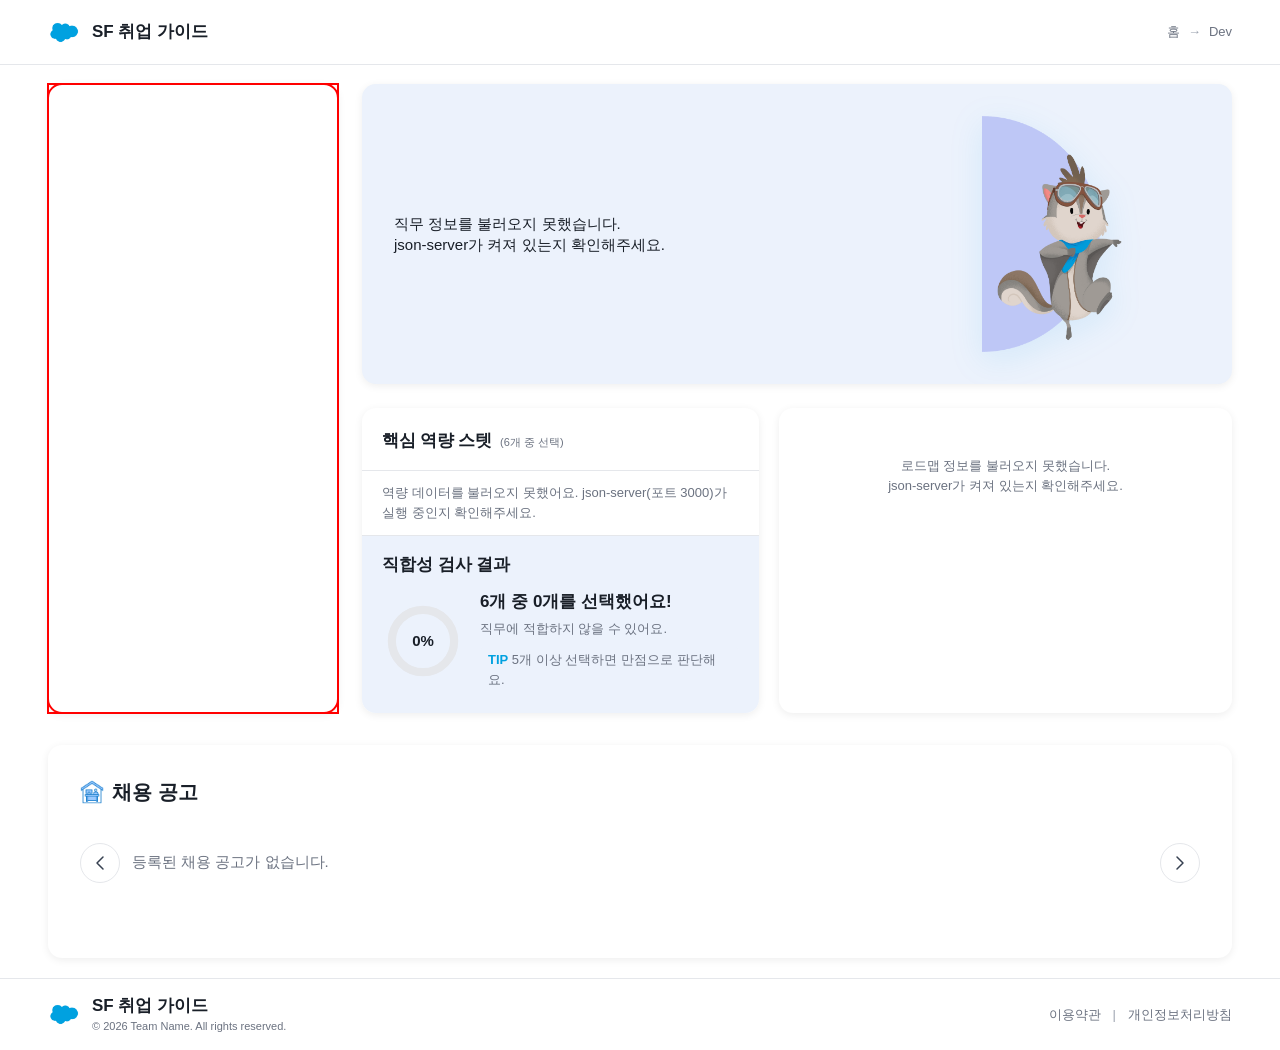
==== commit 7aadaf4a: "Merge pull request #19 from isungha8904/feature/merge Feature/merge" ====
--- a/frontend/detail.html
+++ b/frontend/detail.html
@@ -65,8 +65,11 @@
              Left Column — 사이드바 + "이 페이지에서" 박스를 세로로 묶는 래퍼
              ============================================ -->
           <div class="left-column-wrapper">
+            <!-- Left Sidebar: 직무 선택 메뉴 목록 — left-sidebar-box.js가 동적으로 렌더링 -->
+            <aside class="left-sidebar-box"></aside>
+
             <!-- Page Summary Box: "이 페이지에서" 요약 — 모든 직무 공통 항목 -->
-            <div class="page-summary-box">
+            <!-- <div class="page-summary-box">
               <p class="summary-title">이 페이지에서</p>
               <ul class="summary-list">
                 <li class="summary-item">
@@ -147,10 +150,7 @@
                   <span class="summary-item-label">채용 공고</span>
                 </li>
               </ul>
-            </div>
-
-            <!-- Left Sidebar: 직무 선택 메뉴 목록 — left-sidebar-box.js가 동적으로 렌더링 -->
-            <aside class="left-sidebar-box"></aside>
+            </div> -->
           </div>
 
           <!-- ============================================
@@ -327,7 +327,7 @@
             <div class="ft-brand-text">
               <span class="ft-service-name">SF 취업 가이드</span>
               <span class="ft-copyright"
-                >© 2025 Team Name. All rights reserved.</span
+                >© 2026 Team Name. All rights reserved.</span
               >
             </div>
           </div>
--- a/frontend/core-competencies.css
+++ b/frontend/core-competencies.css
@@ -175,7 +175,7 @@
 }
 
 .result-desc {
-  font-size: var(--text-base);
+  font-size: var(--text-sm);
   color: var(--color-subtext);
   line-height: 1.5;
   margin-bottom: var(--space-2);
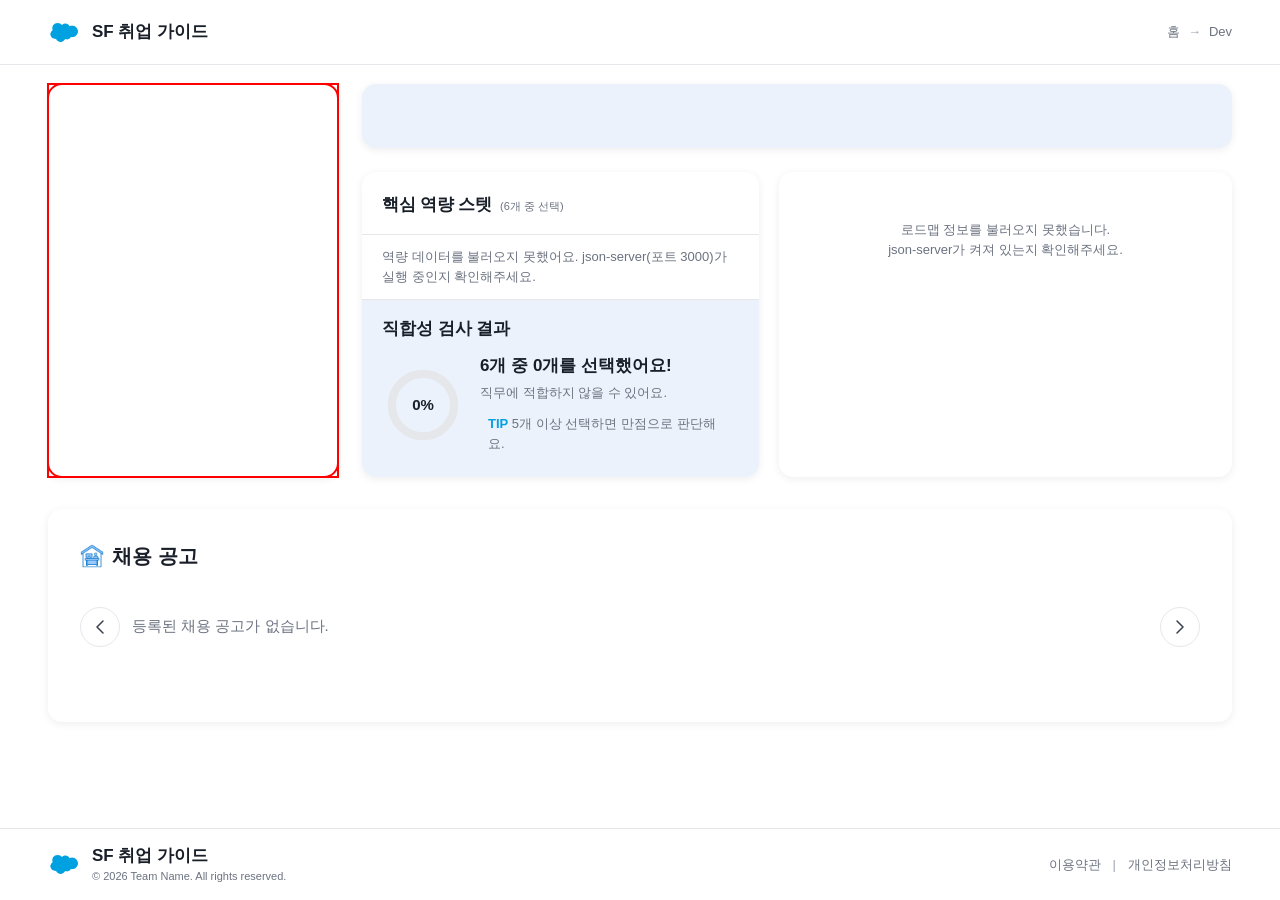
==== commit 540b1b36: "Merge branch 'isungha8904:main' into main" ====
--- a/frontend/detail.html
+++ b/frontend/detail.html
@@ -346,7 +346,7 @@
       src="https://salesforcechatbot-5cla.vercel.app/widget.js"
       defer
     ></script>
-    <script src="./chatbot-icon-override.js defer"></script>
+    <script src="./chatbot-icon-override.js" defer></script>
     <script src="./job-header.js"></script>
     <script src="./job-illust.js"></script>
     <script src="./roadmap-card.js"></script>
